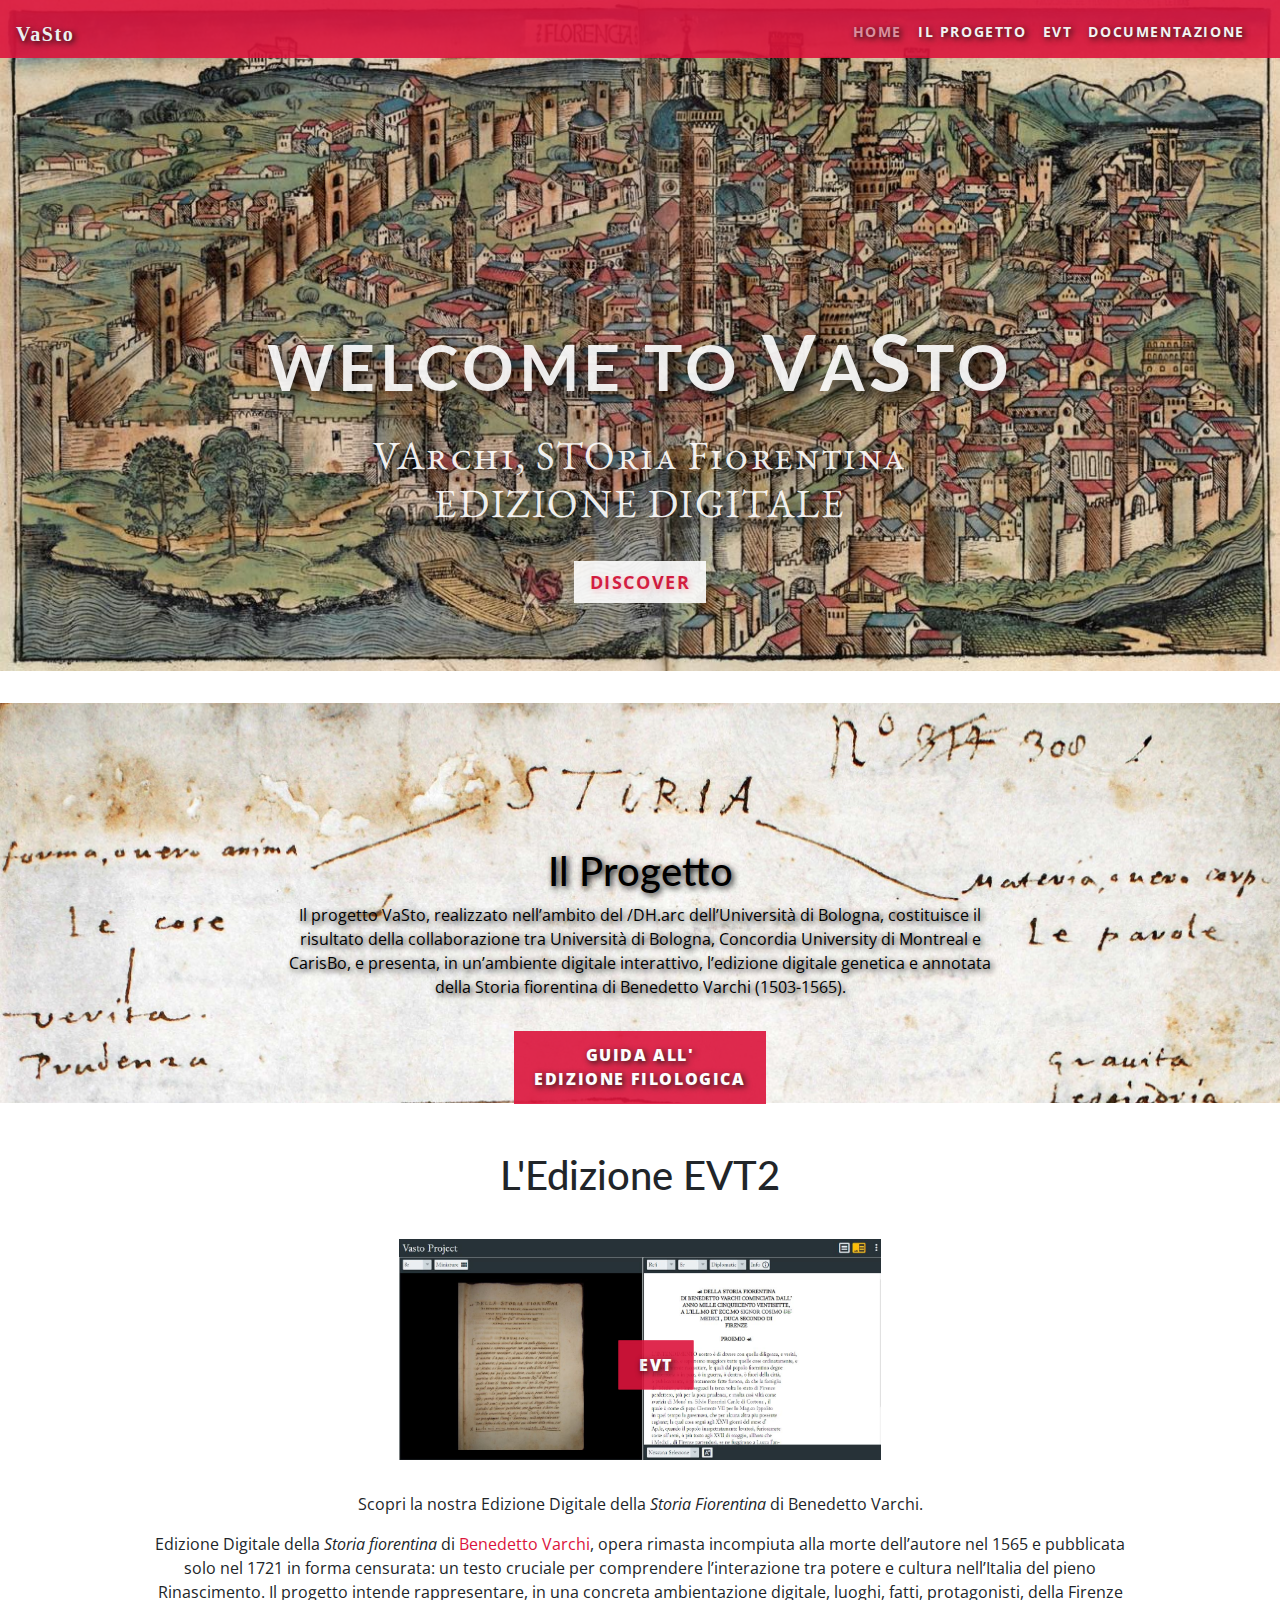
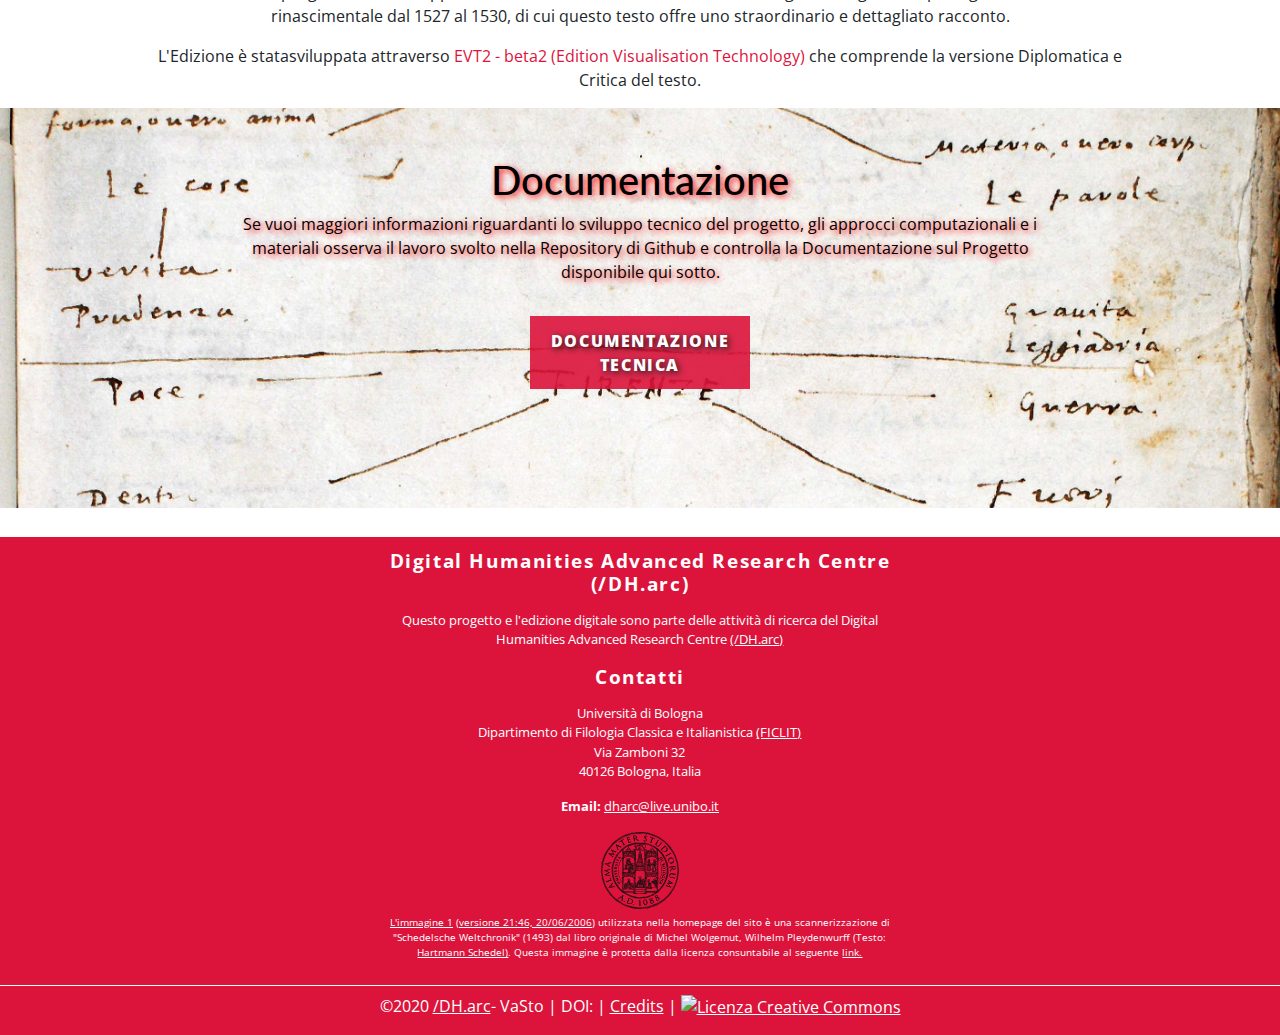
==== index.html @ e8681f25 "Update index.html" ====
<!DOCTYPE html>
<html lang="en">
<head>
    <meta charset="utf-8">
    <meta name="viewport" content="width=device-width, initial-scale=1">
    <title>VaSto</title>
    <!-- Bootstrap CSS -->
    <link rel="stylesheet" href="https://stackpath.bootstrapcdn.com/bootstrap/4.4.1/css/bootstrap.min.css" integrity="sha384-Vkoo8x4CGsO3+Hhxv8T/Q5PaXtkKtu6ug5TOeNV6gBiFeWPGFN9MuhOf23Q9Ifjh" crossorigin="anonymous">
    <!-- Personal stylesheet -->
    <link rel="stylesheet" href="style.css">
    <!--    <link rel="stylesheet" href="css/fixed.css">-->
    <style>
        .navbar {
            background-color: #DC143C !important;
            opacity: 0.9 !important;
        }
        .btn-secondary{
            background-color: #DC143C !important;
            opacity: 0.9 !important;
            border-color: #DC143C !important ;
        }
    </style>
</head>

<body>

<!--- Start Home Section -->
<div id="home" style="padding-bottom: 2em;">

    <!-- Navigation -->
    <nav id="navbar" class="navbar navbar-expand-md navbar-dark bg-dark fixed-top sticky-navigation" style="background-color: #DC143C;">
        <a class="navbar-brand" href="index.html">VaSto</a>
        <button class="navbar-toggler" type="button" data-toggle="collapse" data-target="#navbarResponsive"  aria-label="Toggle navigation">
            <span class="navbar-toggler-icon"></span>
        </button>
        <div class="collapse navbar-collapse" id="navbarResponsive">
            <ul class="navbar-nav ml-auto">
                <li class="nav-item">
                    <a class="nav-link page-scroll active" href="index.html#Home">Home</a>
                </li>
                <li class="nav-item">
                    <a class="nav-link page-scroll" href="index.html#Progetto">Il Progetto</a>
                </li>
                <li class="nav-item">
                    <a class="nav-link page-scroll" href="index.html#EVT">EVT</a>
                </li>
                <li class="nav-item">
                    <a class="nav-link page-scroll" href="index.html#doc">Documentazione</a>
                </li>
            </ul>
        </div>
    </nav>
    <section class="page-section" id="Home">
        <div id="Home" class="page">
           
                <img class="d-block w-100" src="images/history.jpg">
                <div class="Home text-center">
                    <h1>WELCOME TO <span class="maiusc" style="font-size: 1.2em;">V</span>A<span class="maiusc" style="font-size: 1.2em;">S</span>TO</h1>
                    <h3><span class="maiusc" style="font-variant: small-caps !important;">VArchi, STOria</span> fiorentina<br>
                        EDIZIONE DIGITALE</h3>
                    <a class="btn btn-light btn-lg" href="#EVT" style="color: #DC143C; background-color: white; border-color: #DC143C; opacity: 0.9; border: none;">Discover</a>
                </div>
           
        </div>

     </section>
      

</div>
<!--- End Home Section -->

<!--- Start Overview Section -->
<section class="page-section" id="Progetto" style="height: 25em;">

    <div class="col-12 narrow text-center">
        <h1>Il Progetto</h1>
        <p class="d">Il progetto VaSto, realizzato nell’ambito del /DH.arc dell’Università di Bologna, costituisce il risultato della collaborazione tra Università di Bologna, Concordia University di Montreal e CarisBo, e presenta, in un’ambiente digitale interattivo, l’edizione digitale genetica e annotata della Storia fiorentina di Benedetto Varchi (1503-1565).</p>
        <a class="btn btn-secondary btn-md" href="Documentation.html">Guida all'<br>edizione filologica</a>
    </div>
</section>
<section class="page-section" id="EVT">
<div  class="offset">
    <div class="col-12 narrow text-center">
        <h1>L'Edizione EVT2</h1>
        <div class="container">
        <img id="evt" src="images/evt.JPG"/>
        <a id="center" class="btn btn-secondary btn-md" href="evt2beta2/index.html" target="_blank">EVT</a>
        </div> 
        <p>Scopri la nostra Edizione Digitale della <em>Storia Fiorentina</em> di Benedetto Varchi.</p>
        <p class="red">Edizione Digitale della <em>Storia fiorentina</em> di <a href="http://www.treccani.it/enciclopedia/benedetto-varchi/" target="_blank">Benedetto Varchi</a>, opera rimasta incompiuta alla morte dell’autore nel 1565
            e pubblicata solo nel 1721 in forma censurata: un testo cruciale per comprendere l’interazione tra potere e cultura nell’Italia
            del pieno Rinascimento.  Il progetto intende rappresentare, in una concreta ambientazione digitale, luoghi,
            fatti, protagonisti, della Firenze rinascimentale dal 1527 al 1530, di cui questo testo offre uno straordinario e dettagliato racconto.</p>
        <p class="red">L'Edizione è statasviluppata attraverso <a href="http://evt.labcd.unipi.it/" target="_blank">EVT2 - beta2 (Edition Visualisation Technology)</a> che comprende la versione Diplomatica e Critica del testo.</p>
        
    </div>
</div>
</section>

<!--- End Overview Section -->
<section class="page-section" id="doc" style="height: 25em;">

    <div class="col-12 narrow text-center">
        <h1>Documentazione</h1>
        <p class="d">Se vuoi maggiori informazioni riguardanti lo sviluppo tecnico del progetto, gli approcci computazionali e i materiali osserva il lavoro svolto nella Repository di Github e controlla la Documentazione sul Progetto disponibile qui sotto.</p>
        <a class="btn btn-secondary btn-md" href="https://github.com/ValentinaPasqual/ProgettoVasto" target="_blank">Documentazione <br> tecnica</a>

    </div>
</section>


<!--- Start Contact Section -->
<section class="foot">
    <footer>
        <div class="row justify-content-center pt-1" style="background-color:#DC143C;">

            <div class="col-md-5 text-center" style="font-size:80%">
                <h3>Digital Humanities Advanced Research Centre (/DH.arc)</h3>
                <p>Questo progetto e l'edizione digitale sono parte delle attività di ricerca del Digital Humanities Advanced Research Centre <a href="https://centri.unibo.it/dharc/en/research/projects-at-dh-arc">(/DH.arc)</a></p>
                <h3>Contatti</h3>
                <p>Università di Bologna<br>
                    Dipartimento di Filologia Classica e Italianistica <a href="https://ficlit.unibo.it/it">(FICLIT)</a><br>
                    Via Zamboni 32<br>
                    40126 Bologna, Italia</p>
                <p><strong>Email:</strong> <a class="email-link" href="mailto:dharc@live.unibo.it">dharc@live.unibo.it</a></p>
                <img src="images/unibologo.svg" style="width:15%; height:auto; margin-bottom:1%"/>

                <p style="font-size:80%"><a href="https://upload.wikimedia.org/wikipedia/commons/archive/b/ba/20170728095613%21Nuremberg_chronicles_-_FLORENCIA.png">L'immagine 1</a> <a href="https://commons.wikimedia.org/wiki/File:Nuremberg_chronicles_-_FLORENCIA.png#filehistory">(versione 21:46, 20/06/2006)</a> utilizzata nella homepage del sito è una scannerizzazione di "Schedelsche Weltchronik" (1493) dal libro originale di Michel Wolgemut, Wilhelm Pleydenwurff (Testo: <a href="https://commons.wikimedia.org/wiki/Hartmann_Schedel">Hartmann Schedel)</a>. Questa immagine è protetta dalla licenza consuntabile al seguente <a href="https://commons.wikimedia.org/wiki/File:Nuremberg_chronicles_-_FLORENCIA.png">link.</a></p>
            </div>

            <hr class="socket">
            <p>&copy;2020 <a href="https://centri.unibo.it/dharc/en">/DH.arc</a>- VaSto | DOI:    | <a href="credits.html">Credits</a> | <a rel="license" href="http://creativecommons.org/licenses/by-nc-nd/3.0/deed.it"><img alt="Licenza Creative Commons" style="border-width:0" src="http://i.creativecommons.org/l/by-nc-nd/3.0/88x31.png" /></a><br />
            </p>

        </div> <!-- End of Row -->
    </footer>
</section>

<!--- End Contact Section -->


<!--- Script Source Files -->
<script src="https://code.jquery.com/jquery-3.4.1.slim.min.js" integrity="sha384-J6qa4849blE2+poT4WnyKhv5vZF5SrPo0iEjwBvKU7imGFAV0wwj1yYfoRSJoZ+n" crossorigin="anonymous"></script>
<script src="https://cdn.jsdelivr.net/npm/popper.js@1.16.0/dist/umd/popper.min.js" integrity="sha384-Q6E9RHvbIyZFJoft+2mJbHaEWldlvI9IOYy5n3zV9zzTtmI3UksdQRVvoxMfooAo" crossorigin="anonymous"></script>
<script src="https://stackpath.bootstrapcdn.com/bootstrap/4.4.1/js/bootstrap.min.js" integrity="sha384-wfSDF2E50Y2D1uUdj0O3uMBJnjuUD4Ih7YwaYd1iqfktj0Uod8GCExl3Og8ifwB6" crossorigin="anonymous"></script>

<!--- End of Script Source Files -->
</body>
</html>
---- style.css ----
@import url('https://fonts.googleapis.com/css2?family=EB+Garamond:wght@800&display=swap');
@import url('https://fonts.googleapis.com/css2?family=Lato:wght@700&display=swap');
@import url('https://fonts.googleapis.com/css2?family=Bree+Serif&display=swap');
@import url('https://fonts.googleapis.com/css2?family=Open+Sans&display=swap');
body {
    overflow-x: hidden;
    font-family: 'Open Sans', sans-serif;
    /*color: to be defined;*/
    margin: auto 0;
}

h1 {
    font-family: 'Lato', sans-serif;
}

h2, h3{
    font-family: 'EB Garamond', serif;
    letter-spacing: .1rem;
}
.maiusc{
    font-size: 40px;
}

.foot:before {
    height: 3.8rem;
    margin-top: -5rem;
    content: "";
    display: block;
}




/*--- Navbar --*/

.navbar {
    text-transform: uppercase;
    font-weight: 700;
    font-size: .9rem;
    letter-spacing: .1rem;
    background-color: #DC143C;
}
.navbar-dark{
    background-color: #DC143C;
}
.navbar-brand {
    text-transform: capitalize;
    height: 1.9rem;
    font-weight: 900;
    font-family: 'Lota', cursive;
    text-shadow: 2px 2px 6px black;
}

.navbar-nav {
    padding-right: .7rem;

}

.navbar-dark .navbar-nav .nav-link {
    color: white;
    padding-top: .8rem;
    text-shadow: 2px 2px 6px black;

}



.navbar-dark .navbar-nav .nav-link.active,
.navbar-dark .navbar-nav .nav-link:hover {
    color:rgb(228, 143, 160);
    
}

#color {
    color:white;
}

/*--- Slider --*/



.Home {
    position: absolute;
    top:35%;
    text-transform: uppercase;
    width: 100%;
}

.Home h1 {
    font-size: 4rem;
    font-weight: 700;
    letter-spacing: .3rem;
    color: rgba(255, 255, 255, 0.911);
    text-shadow: .4rem .4rem .9rem black;
    padding-bottom: 1rem;
}

.Home h3 {
    font-size: 2.5rem;
    font-weight: 400;
    text-shadow: .5rem .5rem 1rem black;
    padding-bottom: 1.6rem;
    color:rgba(255, 255, 255, 0.911);
    font-variant: small-caps;
}

.btn-lg {
    border-width: medium;
    border-radius: 0;
    font-size: 1.1rem;
    font-family: 'Open Sans', sans-serif;
    font-weight: bold;
    letter-spacing: .1rem;
    text-shadow: 2px 2px 6px lightpink;
}

#evt{
    padding-top: 2rem;
    padding-bottom: 2rem;
}
.red a:link{
    color:crimson;
}
.red a:hover{
    color:crimson;
}
.red a:visited{
    color:crimson;
}
/*--- Overview Section --*/

.d{
    padding-left: 5rem;
    padding-right: 5rem;
}

#doc{
    background-image: url("images/writ.JPG");
    background-position: center; /* Center the image */
    background-repeat: no-repeat; /* Do not repeat the image */
    background-size: cover;
    color: black;
    text-shadow: 2px 2px 6px red;
}
#Progetto{
    background-image: url("images/storia.JPG");
    background-position: center; /* Center the image */
    background-repeat: no-repeat; /* Do not repeat the image */
    background-size: cover;
    color: black;
    text-shadow: 2px 2px 6px black;
    padding-top: 6em;
    padding-left: 5em;
    padding-right: 5em;

}
#EVT{

    border-color: #DC143C;
    border-width: 5rem;
    border-radius: 0.5rem ;

}

.narrow {
    width: 80%;
    margin: 0 auto;
    padding-top: 3rem;
}
.btn-md {
    border-width: medium;
    border-radius: 0;
    padding: .6rem 1.1rem;
    text-transform: uppercase;
    margin: 1rem;
    font-family: 'Open Sans', sans-serif;
    letter-spacing: .1rem;
    font-weight: 900;
    color: white;
    text-shadow: 2px 2px 6px black;
}
.container{
position: relative;

}
#evt{
    width: 50%;
}
#center{
    position: absolute;
    top: 50%;
    left: 50%;
    transform: translate(-50%, -50%);
    -ms-transform: translate(-50%, -50%);
}

footer {
    color: white;
    padding: 2rem 0 0;
    margin-top: 1rem;
    font-size: 1rem;

}

footer h3 {
    font-size: 1.2rem;
    margin-top: 0.5rem;
    margin-bottom: 1rem;
    font-family: 'Open Sans', sans-serif;
    font-weight: bold;
}

footer a {
    color: white;
}
footer a:hover{
    color: lightcoral;

}
footer a:link{
    color: white;
    text-decoration: underline;

}

footer a:visited {
    color:lightpink;
  }

hr.socket {
    border-top: .1rem solid white;
    width: 100%;
    margin: 0.5rem;
}

#Credits h1{
    color: #DC143C;
    font-size:3rem;
    font-weight:bold;
    font-family: 'Bree Serif', serif;
    padding-bottom: 0.5rem;
}
#Credits h2{
    color: black;
    font-size:1.3rem;
    font-weight:bold;
    font-family: 'Bree Serif', serif;
    padding-top: 0.5rem;
    padding-bottom: 0.2;
}

#Credits p{
    color: rgb(31, 28, 28);
    font-size:1rem;
    font-family: 'Bree Serif', serif;
    text-align: justify;
}
#Credits a:link{
    color: #DC143C;
}

#Credits a:visited {
    color:crimson;
  }
#Credits a:hover {
    color:crimson;
  }
#Documentation a:link{
    color: #DC143C;
}

#Documentation a:visited {
    color:crimson;
  }
#Documentation a:hover {
    color:crimson;
  }

#Documentation p{
    font-family: 'Bree Serif', serif;
    text-align: justify;
    color: rgb(31, 28, 28);
}
#Documentation li{
    font-family: 'Bree Serif', serif;
    text-align: justify;
    color: rgb(31, 28, 28);
}
#Documentation h1{
    color: #DC143C;
    font-size:3rem;
    font-weight:bold;
    font-family: 'Bree Serif', serif;
    padding-bottom: 0.5rem;
}
#Documentation h2{
    color: black;
    font-size:1.3rem;
    font-weight:bold;
    font-family: 'Bree Serif', serif;
    padding-top: 0.5rem;
    padding-bottom: 0.2;
}
#Documentation h3{
    color: black;
    font-size:1rem;
    font-weight:bold;
    font-family: 'Bree Serif', serif;
    padding-top: 0.5rem;
    padding-bottom: 0.2;
}

#Documentation p {
    font-weight:normal
}
#Documentation ul{
    list-style-type: none;
}
#Documentation ol{
    list-style-type: upper-roman;
    padding: 5px;
}


@media (max-width: 992px) {  
    .Home{
        top: 20%;
    }
    .Home h1 {
        font-size: 3rem;
        letter-spacing: .15rem;
        padding-bottom: .5rem;
    }
    .Home h3 {
        font-size: 2rem;
        padding-bottom: 1.2rem;
        letter-spacing: .15rem;
    }
    .btn-lg {
        font-size: 0.9rem;
        letter-spacing: .25rem;
    }
    .btn-md {
        font-size: 0.9rem;
        letter-spacing: .25rem;
    }
    #center{
        font-size: 0.9rem;
        letter-spacing: .25rem;
    }
    .narrow h1 {
        font-size: 1.5rem;
    }
    h3{
        font-size: 1.5rem;
    }
    footer h3{
        font-size: 1rem;
    }
    footer{
        font-size:75%;
    }

    #Credits h1{
        font-size: 1.8rem;
        padding-bottom: 1rem;
    }
    #Credits h2{
        font-size: 1.5rem;;
    }
    
    #Credits p{
        font-size: 1rem
    }
    #Documentation h1{
        font-size: 1.8rem;
        padding-bottom: 1rem;
    }
   
    #Documentation h2{
        font-size: 1.5rem;;
    }
    #Documentation h3{
        font-size: 1.2rem;;
    }
    
    #Documentation p{
        font-size: 1rem
    }
    #Documentation li{
        font-size: 1rem
    }
    #doc{
        height:40%;
    }
    p{
        font-size:1.2 rem;
    }
    .d{
        padding-left: 2.5rem;
        padding-right:2.5rem;
        padding-top: 1rem;
    }
    #evt{
        width: 80%;
    }
}

/*--- Media Queries --*/
@media (max-width: 768px) {
    .Home{
        top: 10%;
    }
    .Home h1 {
        font-size: 2rem;
        letter-spacing: .15rem;
        padding-bottom: .7rem;
    }
    .Home h3 {
        font-size: 1.2rem;
        padding-bottom: 2rem;
        letter-spacing: .15rem;
    }
    .btn-lg {
        font-size: 0.9rem;
        letter-spacing: .15rem;
    }
    .btn-md {
        font-size: 0.9rem;
        letter-spacing: .15rem;
    }
    #center{
        font-size: 0.9rem;
        letter-spacing: .15rem;
    }
    .narrow h1 {
        font-size: 1.5rem;
    }
    h3{
        font-size: 1.5rem;
    }

    #Credits h1{
        font-size:1.2rem;
        padding-bottom: 1rem;
    }
    #Credits h2{
        font-size: 1rem;;
    }
    
    #Credits p{
        font-size: .85rem
    }
    #Documentation h1{
        font-size: 1.2rem;
        padding-bottom: 1rem;
    }
   
    #Documentation h2{
        font-size: 1rem;;
    }
    #Documentation h3{
        font-size: 0.9rem;;
    }
    
    #Documentation p{
        font-size: .8rem
    }
    #Documentation li{
        font-size: .8rem
    }
    #doc{
        height:30%;
    }
    p{
        font-size:1.2 rem;
    }
    .d{
        padding-left: 2.5rem;
        padding-right:2.5rem;
        padding-top: 1rem;
    }
}


@media (max-width: 575px) {
    .Home{
        top: 15%;
    }
    .Home h1 {
        font-size: 2rem;
        letter-spacing: .15rem;
        padding-bottom: .5rem;
    }
    .Home h3 {
        font-size: 1.2rem;
        padding-bottom: .8rem;
        letter-spacing: .15rem;
    }
    .btn-lg {
        font-size: .9rem;
        letter-spacing: .10rem;
    }
    .btn-md{
        font-size: .9rem;
        letter-spacing: .10rem;
    }
    #center{
        font-size: 0.9rem;
        letter-spacing: .10rem;
    }
    .narrow h1 {
        font-size: 1rem;
    }
    h3{
        font-size: 1.1rem;
    }
    footer h3{
        font-size: 0.8rem;
    }
    #Credits h1{
        font-size: 90%;
        padding-bottom: 1rem;
    }
    #Credits h2{
        font-size: 75%;
    }
    
    #Credits p{
        font-size: 75%;
    }
    #Documentation h1{
        font-size: 90%;
        padding-bottom: 1rem;
    }
    #Documentation h2{
        font-size: 75%;
    }
    #Documentation h3{
        font-size: 75%;
    }
    #Documentation p{
        font-size: 75%;
    }
    #Documentation li{
        font-size: 75%;
    }
    #doc{
        height:25%;
    }
    p{
        font-size:75%;
    }
    footer{
        font-size:85%;
    }
    .d{
        padding-left: 2.5rem;
        padding-right:2.5rem;
        padding-top: 1rem;
    }
}
@media (min-width: 1200px) { 
    .Home{
        display: 130%;
    }

}



/*============ BOOTSTRAP BREAK POINTS:

Extra small (xs) devices (portrait phones, less than 576px)
No media query since this is the default in Bootstrap

Small (sm) devices (landscape phones, 576px and up)
@media (min-width: 576px) { ... }

Medium (md) devices (tablets, 768px and up)
@media (min-width: 768px) { ... }

Large (lg) devices (desktops, 992px and up)
@media (min-width: 992px) { ... }

Extra (xl) large devices (large desktops, 1200px and up)
@media (min-width: 1200px) { ... }

=============*/

.Home h1 {text-transform:capitalize !Important}
.Home h3 {text-transform:capitalize !Important}
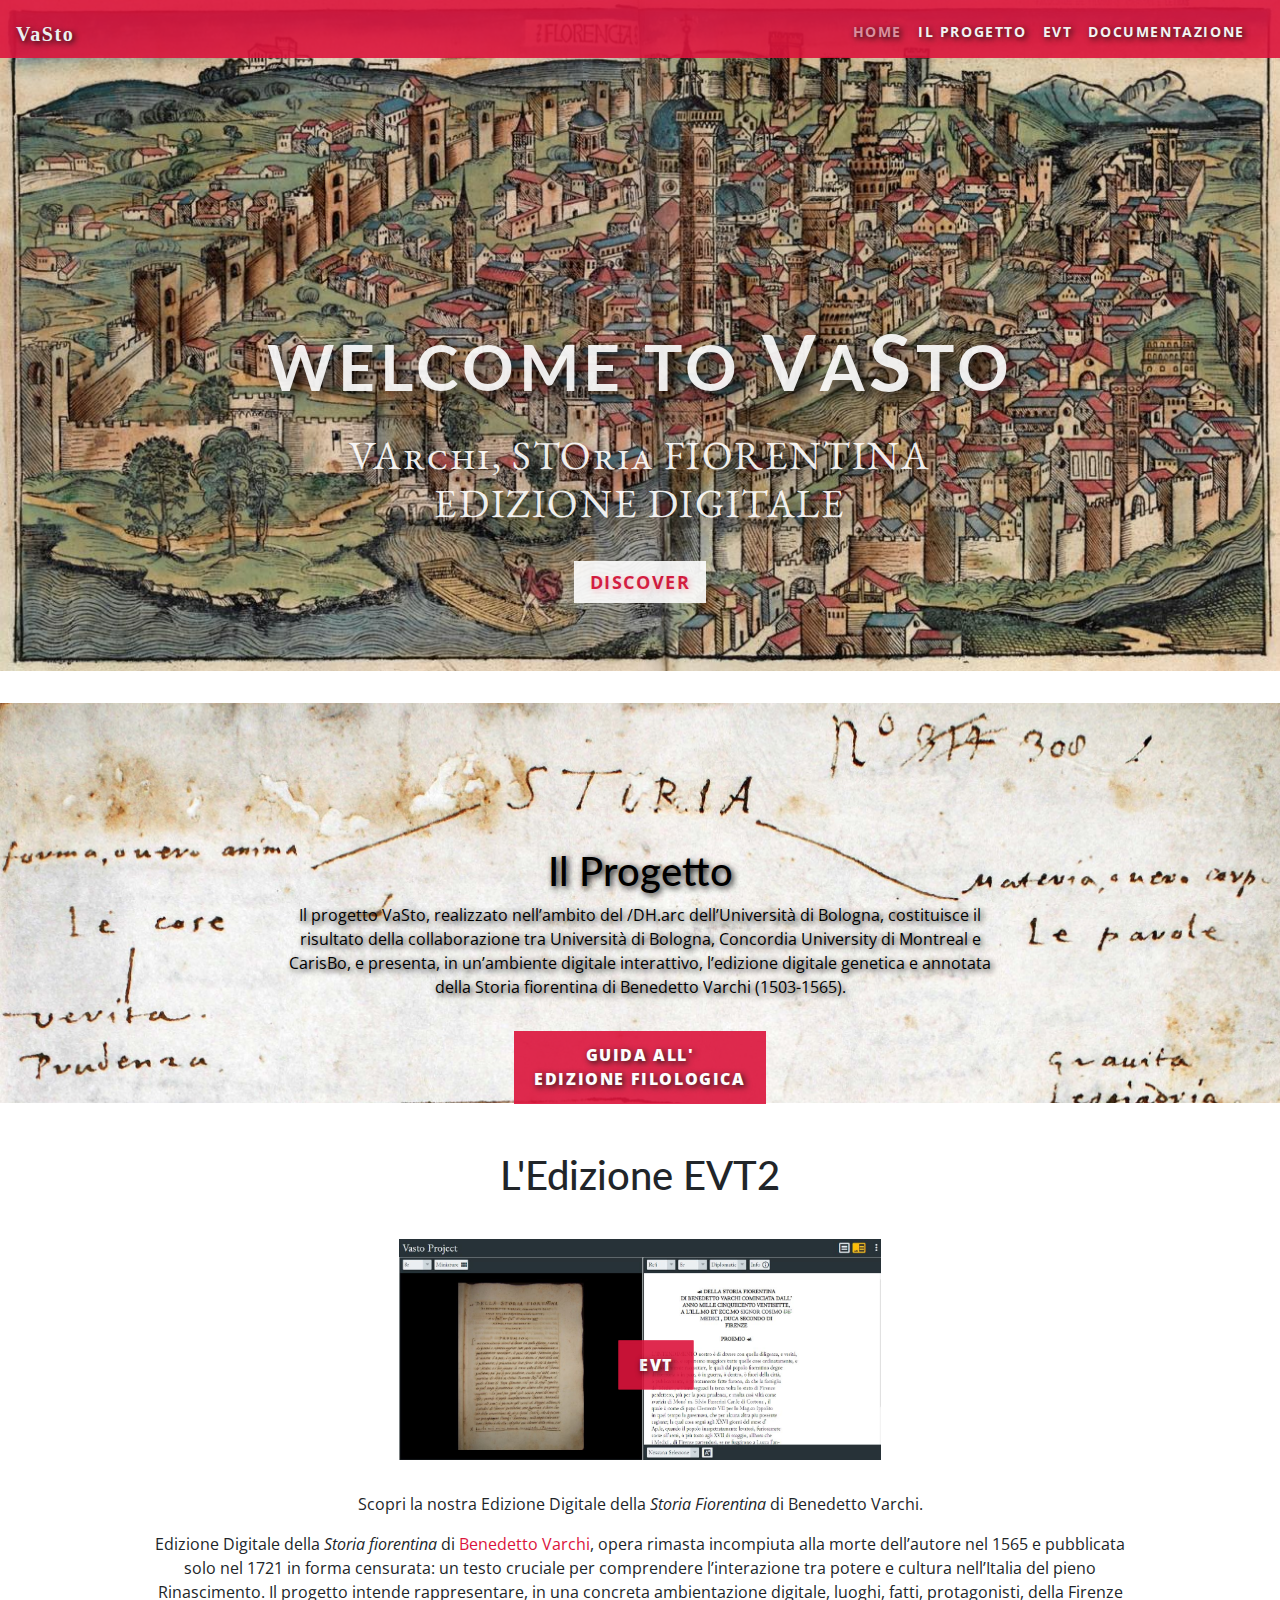
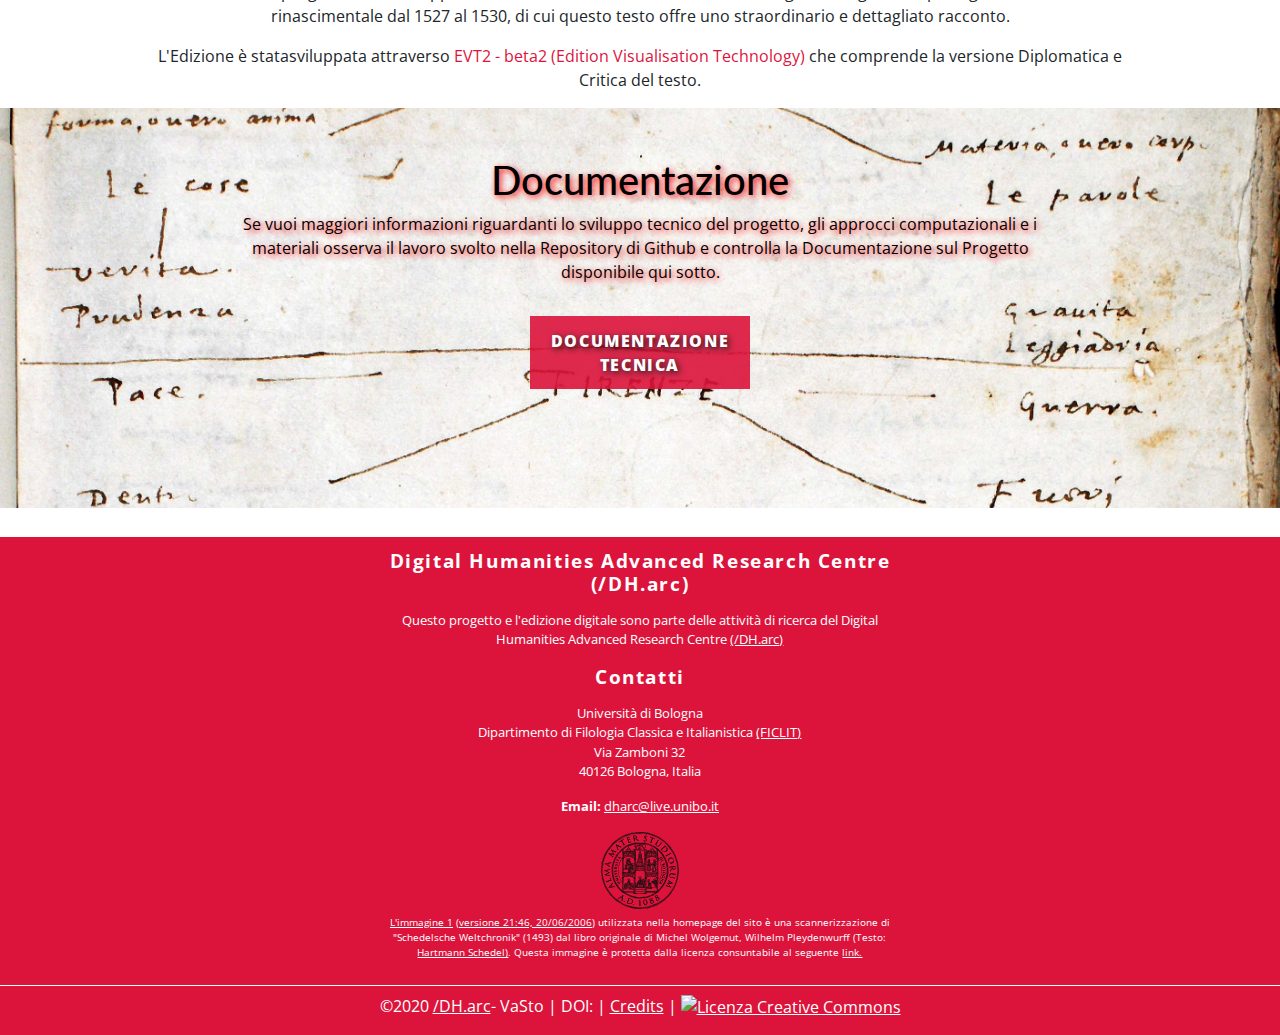
==== commit 63996e20: "Update index.html" ====
--- a/index.html
+++ b/index.html
@@ -56,7 +56,7 @@
                 <img class="d-block w-100" src="images/history.jpg">
                 <div class="Home text-center">
                     <h1>WELCOME TO <span class="maiusc" style="font-size: 1.2em;">V</span>A<span class="maiusc" style="font-size: 1.2em;">S</span>TO</h1>
-                    <h3><span class="maiusc" style="font-variant: small-caps !important;">VArchi, STOria</span> fiorentina<br>
+                    <h3><span class="maiusc" style="font-variant: small-caps !important;">VArchi, STOria</span> FIORENTINA<br>
                         EDIZIONE DIGITALE</h3>
                     <a class="btn btn-light btn-lg" href="#EVT" style="color: #DC143C; background-color: white; border-color: #DC143C; opacity: 0.9; border: none;">Discover</a>
                 </div>
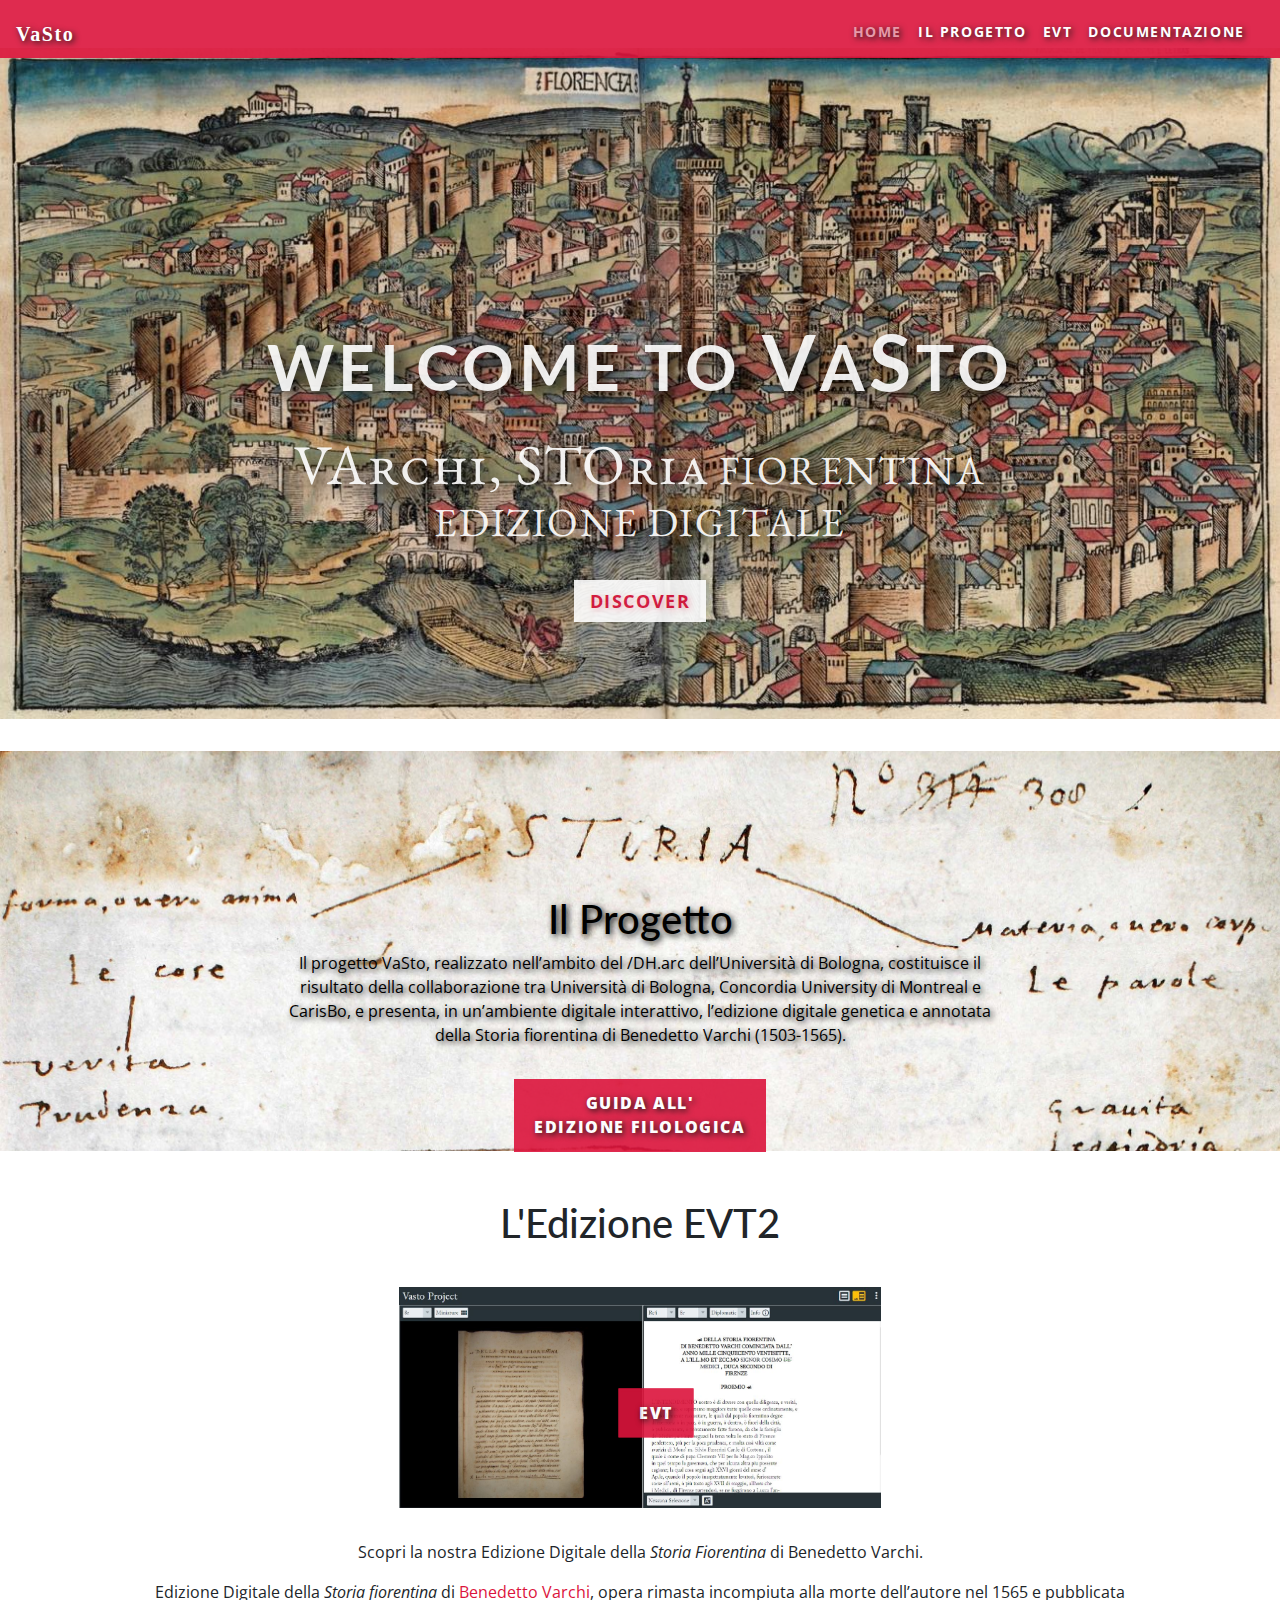
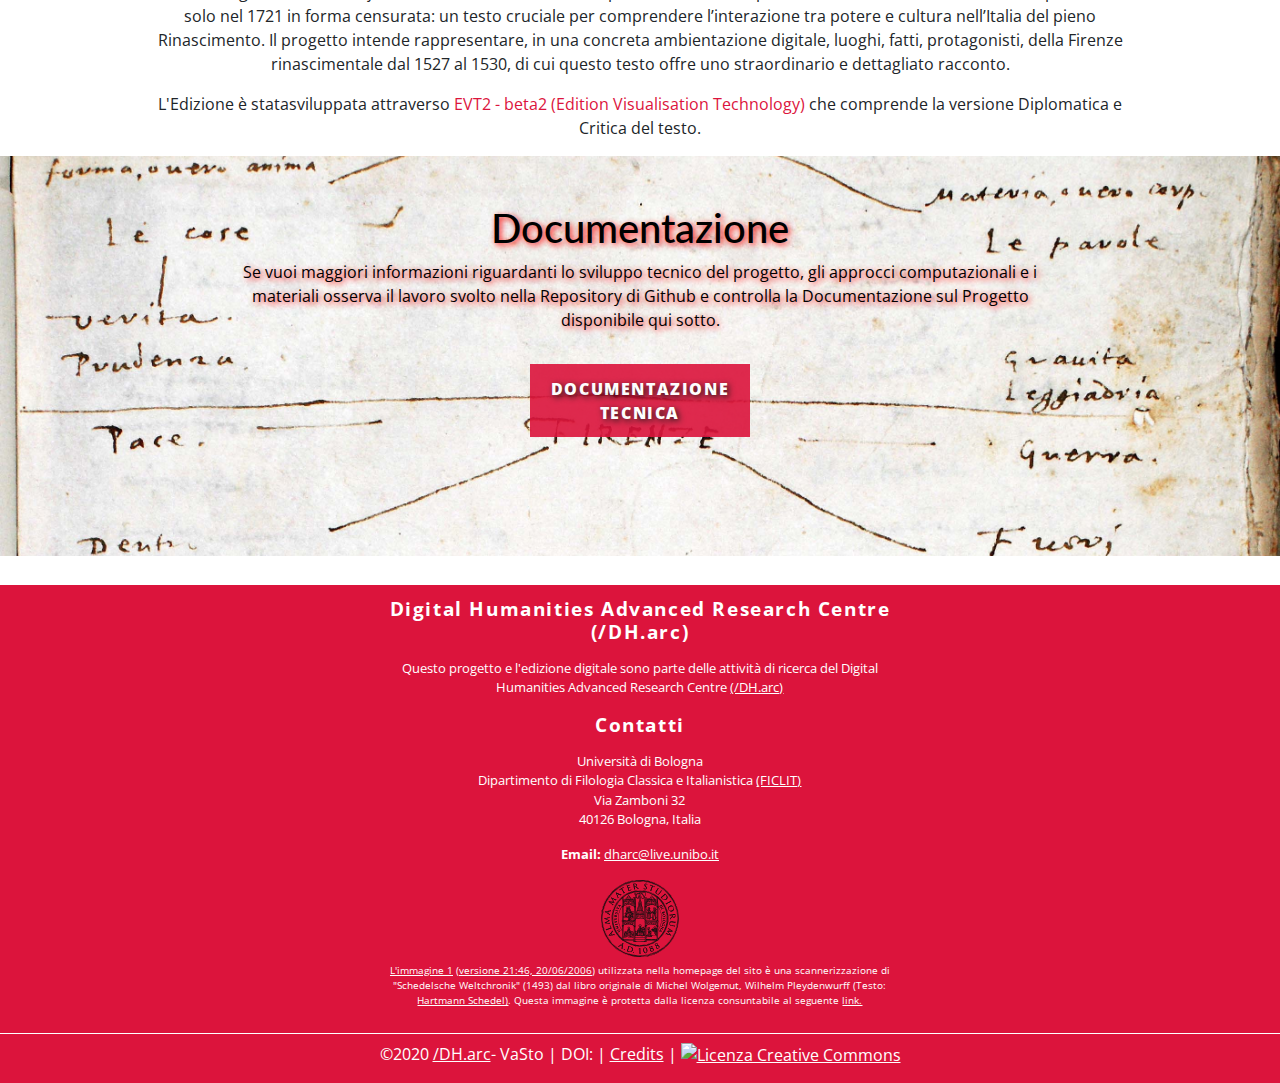
==== commit 9f515001: "Update index.html" ====
--- a/index.html
+++ b/index.html
@@ -25,7 +25,7 @@
 <body>
 
 <!--- Start Home Section -->
-<div id="home" style="padding-bottom: 2em;">
+<div id="home" style="padding-bottom: 2em; padding-top: 3em;">
 
     <!-- Navigation -->
     <nav id="navbar" class="navbar navbar-expand-md navbar-dark bg-dark fixed-top sticky-navigation" style="background-color: #DC143C;">
--- a/style.css
+++ b/style.css
@@ -19,7 +19,7 @@
     letter-spacing: .1rem;
 }
 .maiusc{
-    font-size: 40px;
+    font-size: 1.4em;
 }
 
 .foot:before {
@@ -563,7 +563,7 @@
 }
 @media (min-width: 1200px) { 
     .Home{
-        display: 130%;
+        height: 30em;
     }
 
 }
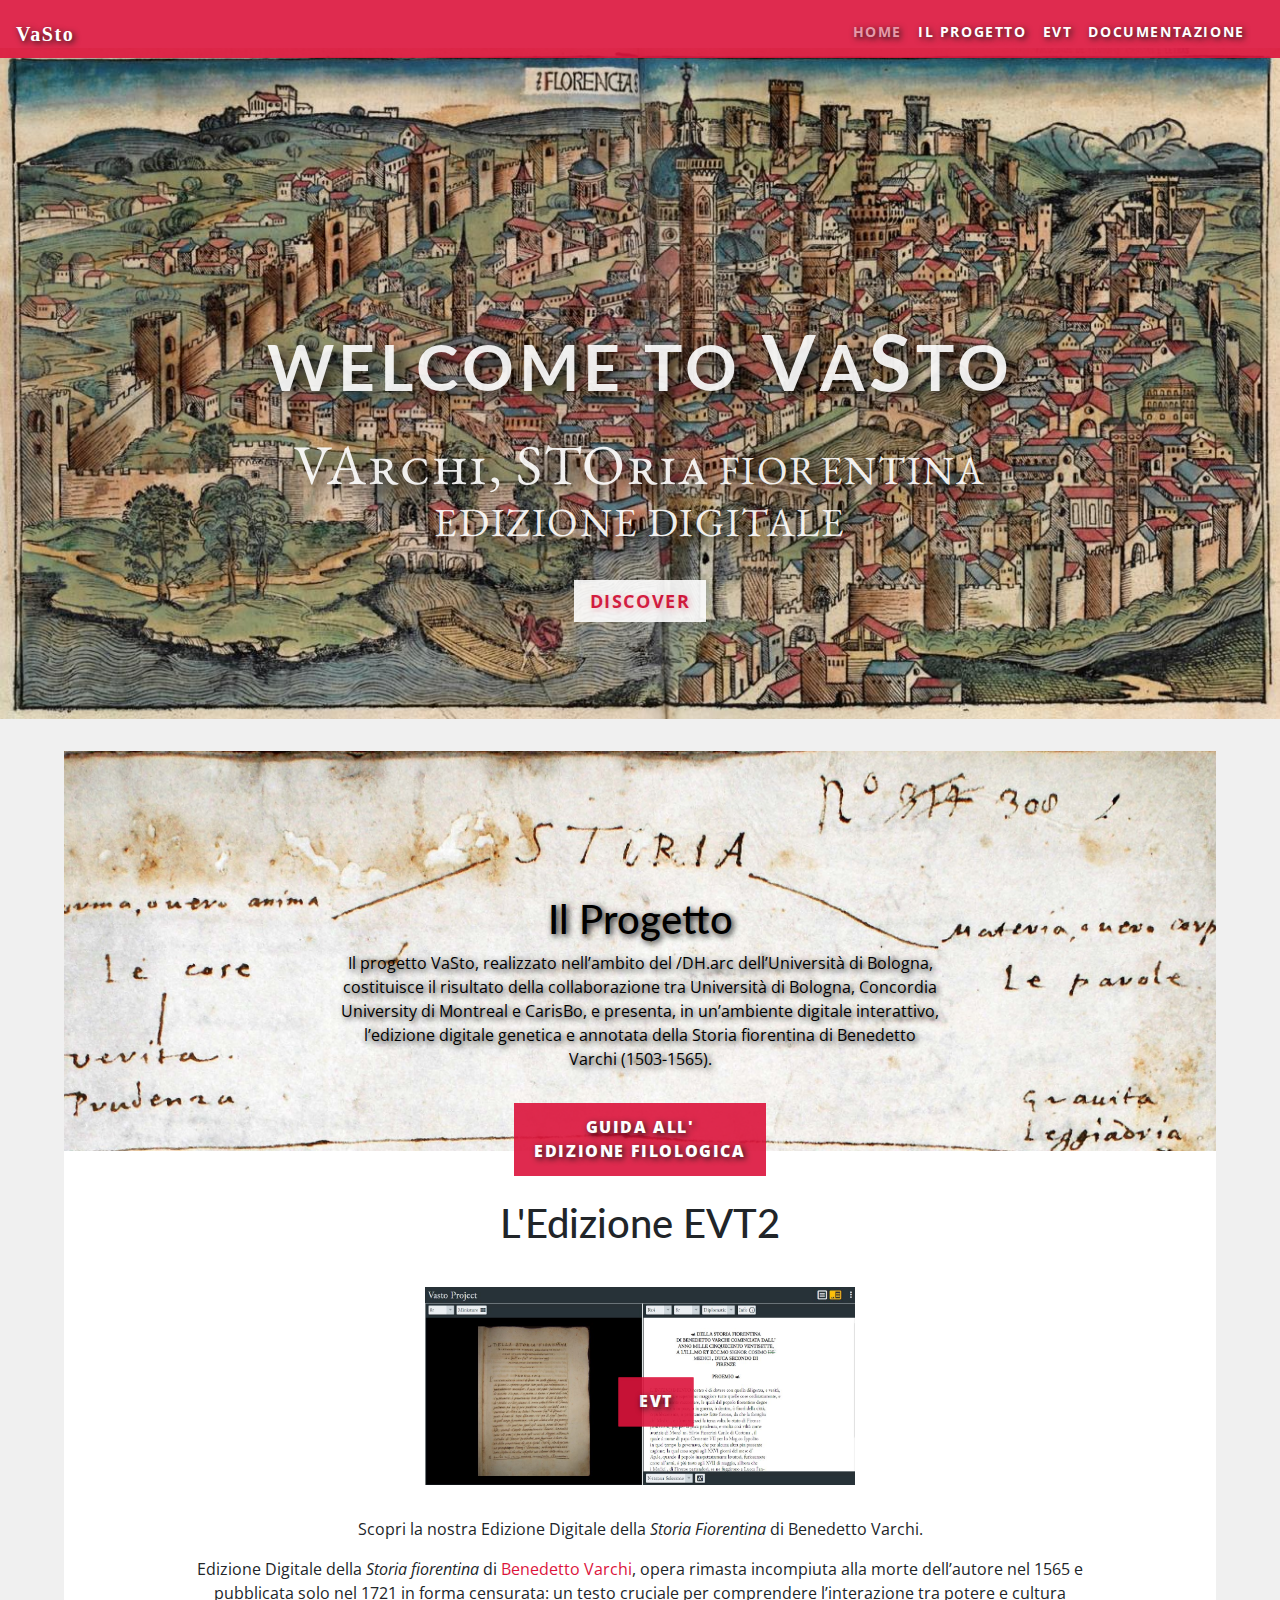
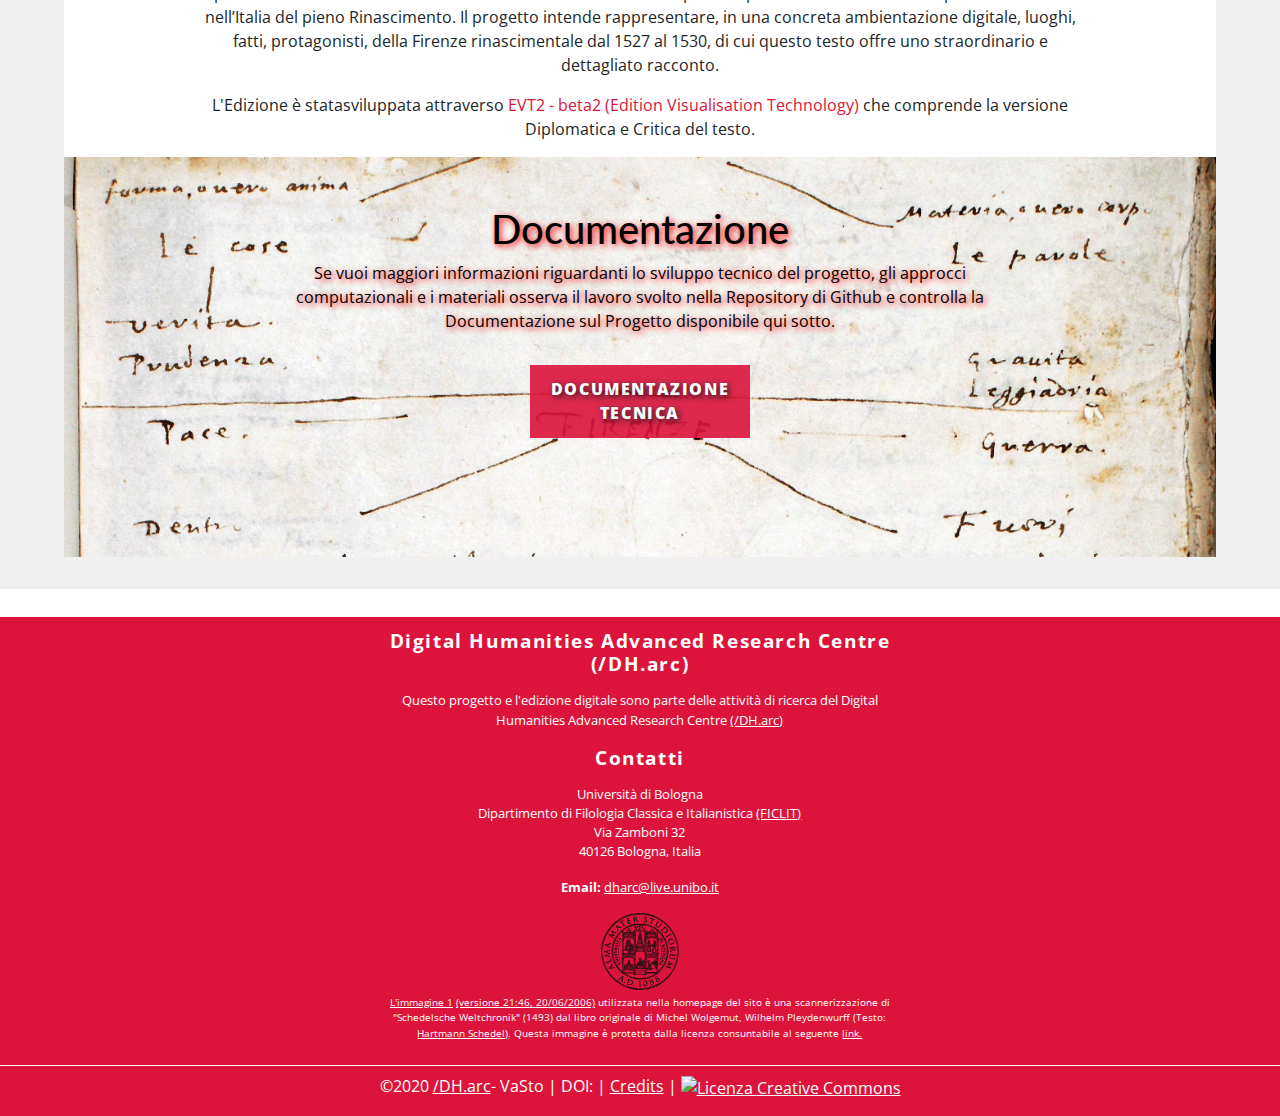
==== commit 7382d37e: "Update index.html" ====
--- a/index.html
+++ b/index.html
@@ -25,7 +25,7 @@
 <body>
 
 <!--- Start Home Section -->
-<div id="home" style="padding-bottom: 2em; padding-top: 3em;">
+<div id="home" style="padding-top:3em;">
 
     <!-- Navigation -->
     <nav id="navbar" class="navbar navbar-expand-md navbar-dark bg-dark fixed-top sticky-navigation" style="background-color: #DC143C;">
@@ -51,9 +51,9 @@
         </div>
     </nav>
     <section class="page-section" id="Home">
-        <div id="Home" class="page">
+        <div>
            
-                <img class="d-block w-100" src="images/history.jpg">
+                <img class="d-block w-100" src="images/history.jpg" alt="">
                 <div class="Home text-center">
                     <h1>WELCOME TO <span class="maiusc" style="font-size: 1.2em;">V</span>A<span class="maiusc" style="font-size: 1.2em;">S</span>TO</h1>
                     <h3><span class="maiusc" style="font-variant: small-caps !important;">VArchi, STOria</span> FIORENTINA<br>
@@ -67,6 +67,7 @@
       
 
 </div>
+<div style="border-right: 4em solid rgb(240, 240, 240); border-left: 4em solid rgb(240, 240, 240); border-top: 2em solid rgb(240, 240, 240); border-bottom: 2em solid rgb(240, 240, 240);">
 <!--- End Home Section -->
 
 <!--- Start Overview Section -->
@@ -83,7 +84,7 @@
     <div class="col-12 narrow text-center">
         <h1>L'Edizione EVT2</h1>
         <div class="container">
-        <img id="evt" src="images/evt.JPG"/>
+        <img id="evt" src="images/evt.JPG" alt=""/>
         <a id="center" class="btn btn-secondary btn-md" href="evt2beta2/index.html" target="_blank">EVT</a>
         </div> 
         <p>Scopri la nostra Edizione Digitale della <em>Storia Fiorentina</em> di Benedetto Varchi.</p>
@@ -107,6 +108,7 @@
 
     </div>
 </section>
+</div>
 
 
 <!--- Start Contact Section -->
@@ -123,7 +125,7 @@
                     Via Zamboni 32<br>
                     40126 Bologna, Italia</p>
                 <p><strong>Email:</strong> <a class="email-link" href="mailto:dharc@live.unibo.it">dharc@live.unibo.it</a></p>
-                <img src="images/unibologo.svg" style="width:15%; height:auto; margin-bottom:1%"/>
+                <img src="images/unibologo.svg" style="width:15%; height:auto; margin-bottom:1%" alt=""/>
 
                 <p style="font-size:80%"><a href="https://upload.wikimedia.org/wikipedia/commons/archive/b/ba/20170728095613%21Nuremberg_chronicles_-_FLORENCIA.png">L'immagine 1</a> <a href="https://commons.wikimedia.org/wiki/File:Nuremberg_chronicles_-_FLORENCIA.png#filehistory">(versione 21:46, 20/06/2006)</a> utilizzata nella homepage del sito è una scannerizzazione di "Schedelsche Weltchronik" (1493) dal libro originale di Michel Wolgemut, Wilhelm Pleydenwurff (Testo: <a href="https://commons.wikimedia.org/wiki/Hartmann_Schedel">Hartmann Schedel)</a>. Questa immagine è protetta dalla licenza consuntabile al seguente <a href="https://commons.wikimedia.org/wiki/File:Nuremberg_chronicles_-_FLORENCIA.png">link.</a></p>
             </div>
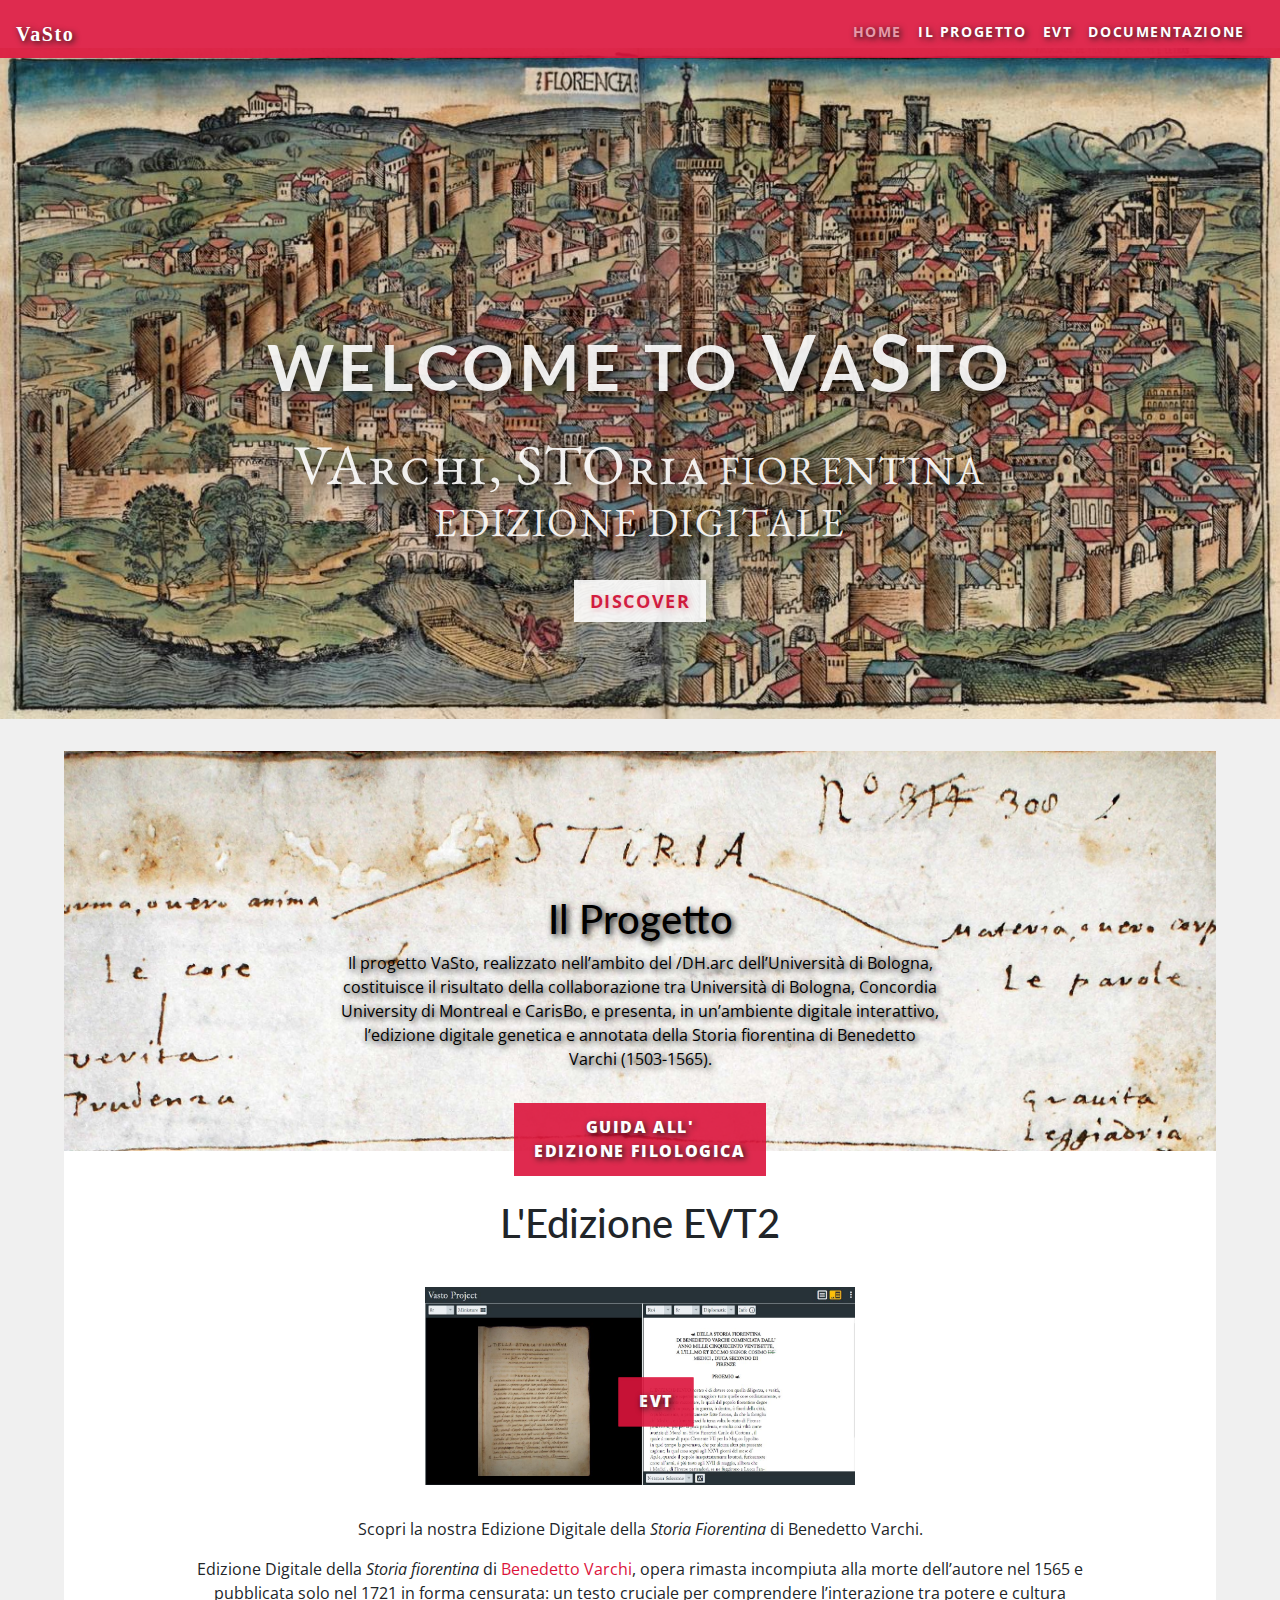
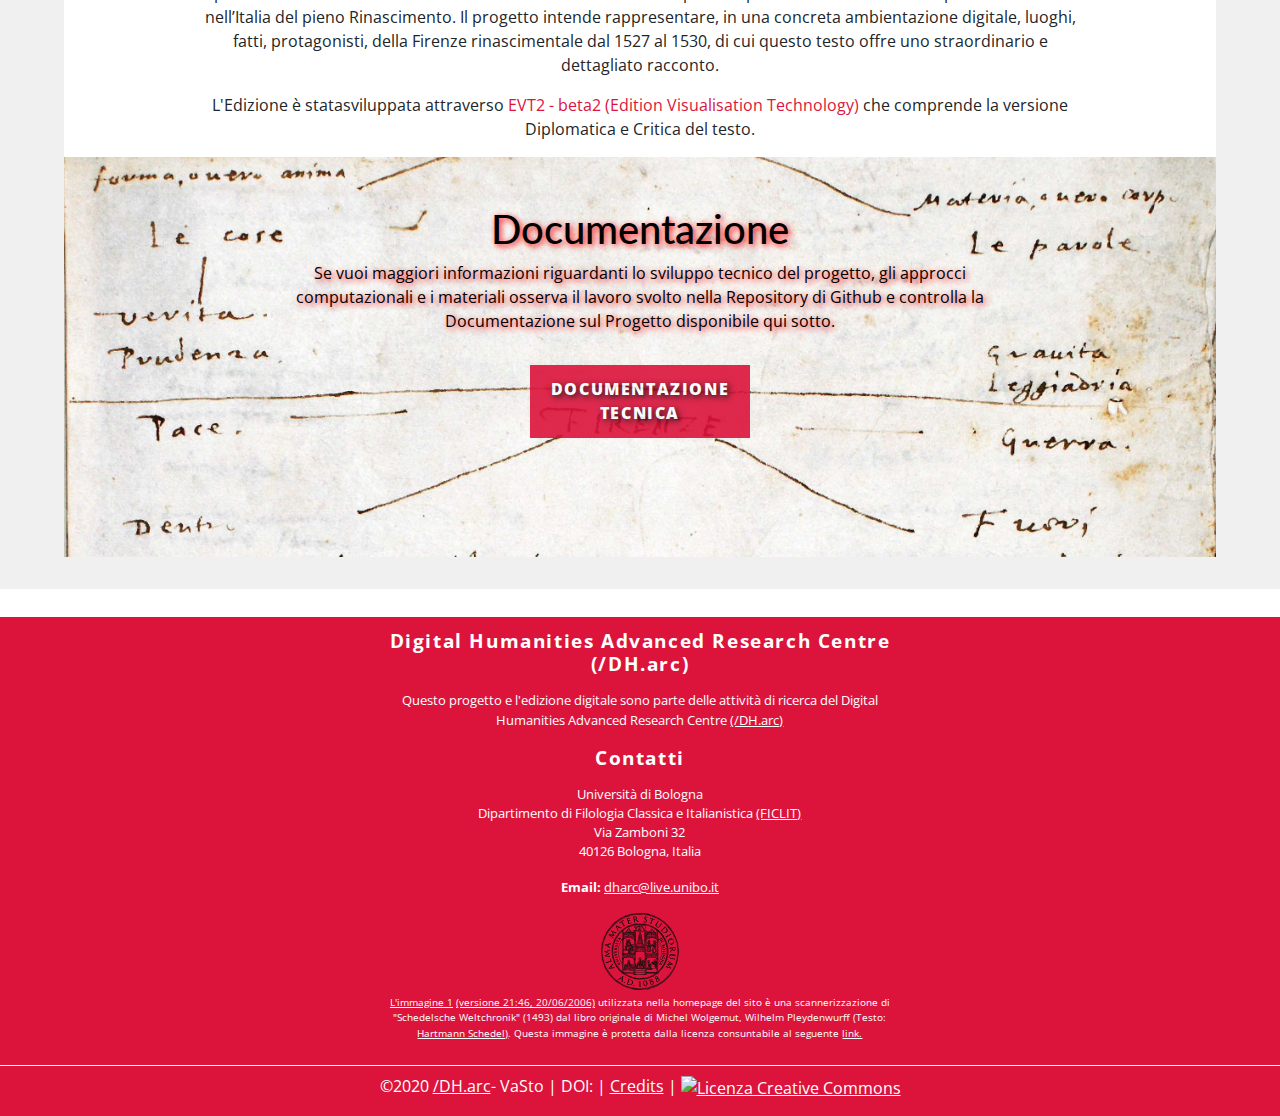
==== commit 6f39d44e: "Update index.html" ====
--- a/index.html
+++ b/index.html
@@ -53,7 +53,7 @@
     <section class="page-section" id="Home">
         <div>
            
-                <img class="d-block w-100" src="images/history.jpg" alt="">
+                <img class="d-block w-100" src="images/history.jpg" alt=""/>
                 <div class="Home text-center">
                     <h1>WELCOME TO <span class="maiusc" style="font-size: 1.2em;">V</span>A<span class="maiusc" style="font-size: 1.2em;">S</span>TO</h1>
                     <h3><span class="maiusc" style="font-variant: small-caps !important;">VArchi, STOria</span> FIORENTINA<br>
@@ -80,7 +80,7 @@
     </div>
 </section>
 <section class="page-section" id="EVT">
-<div  class="offset">
+<div>
     <div class="col-12 narrow text-center">
         <h1>L'Edizione EVT2</h1>
         <div class="container">
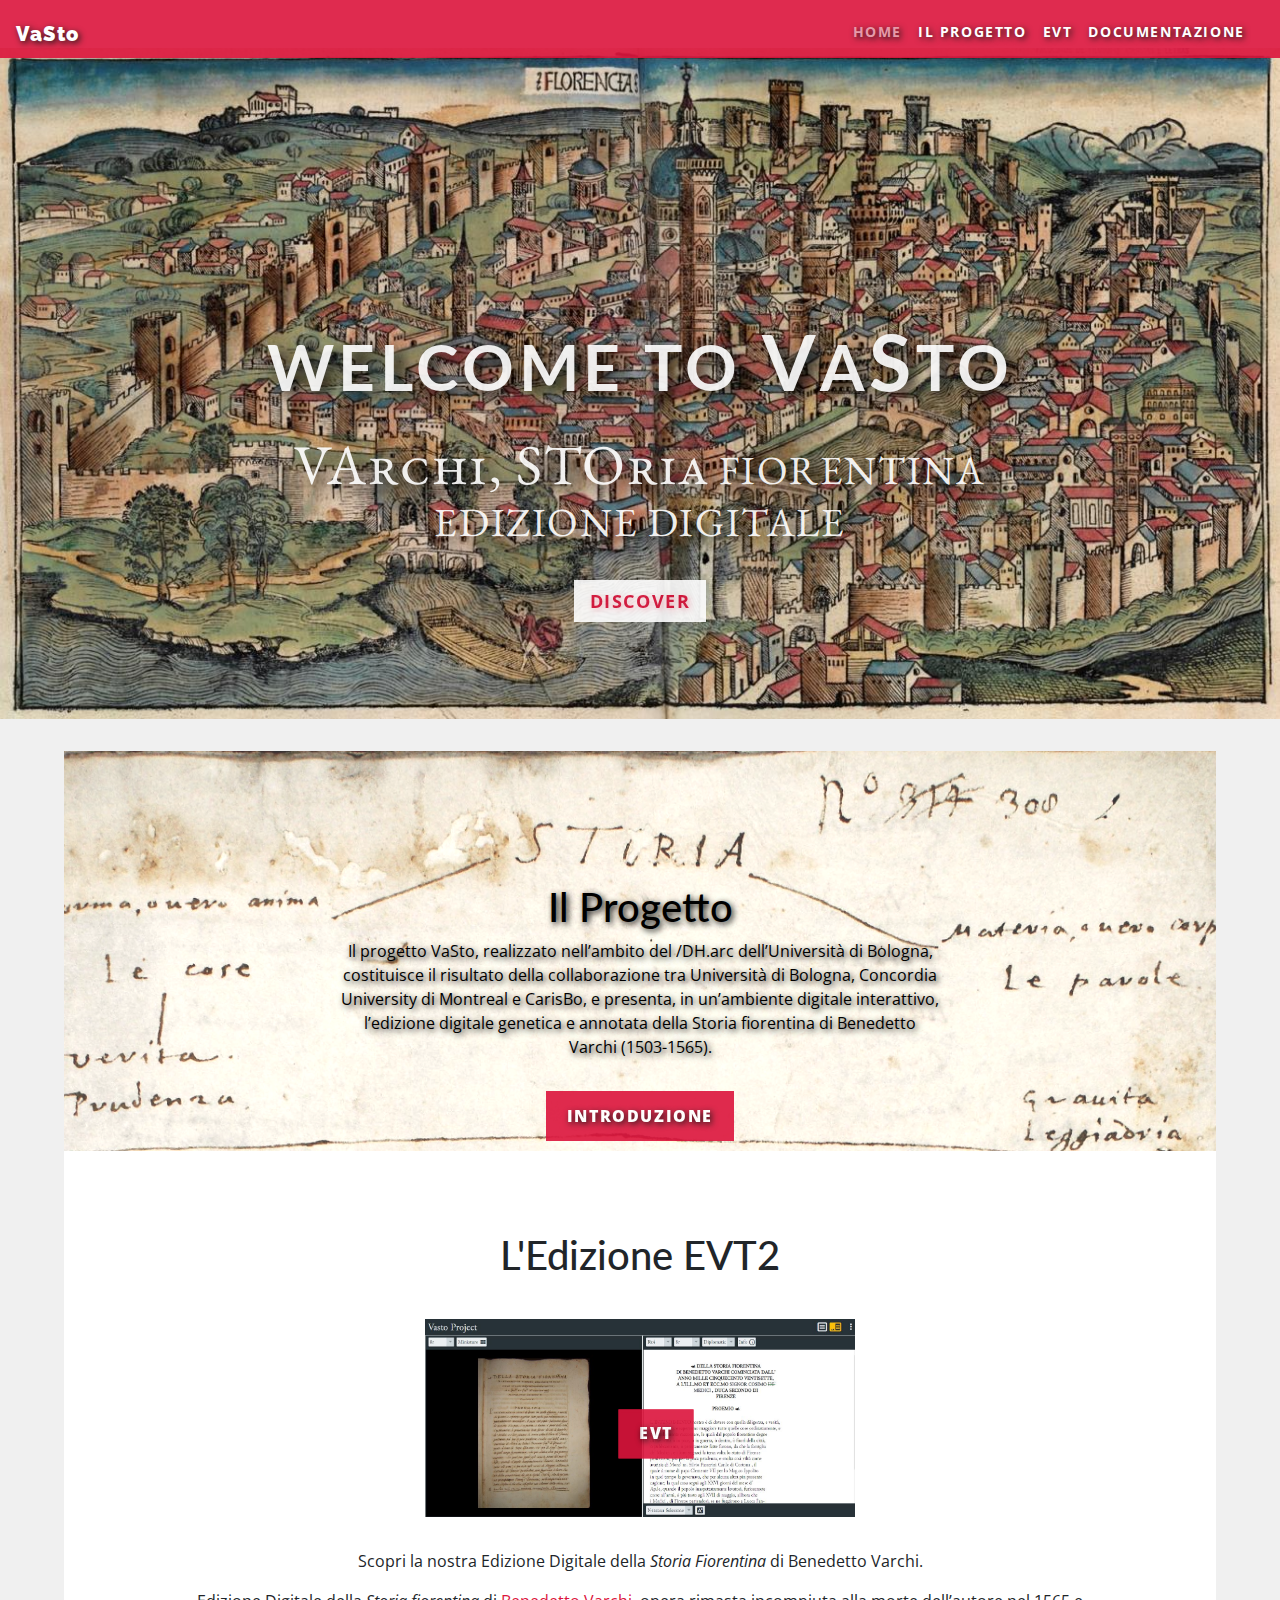
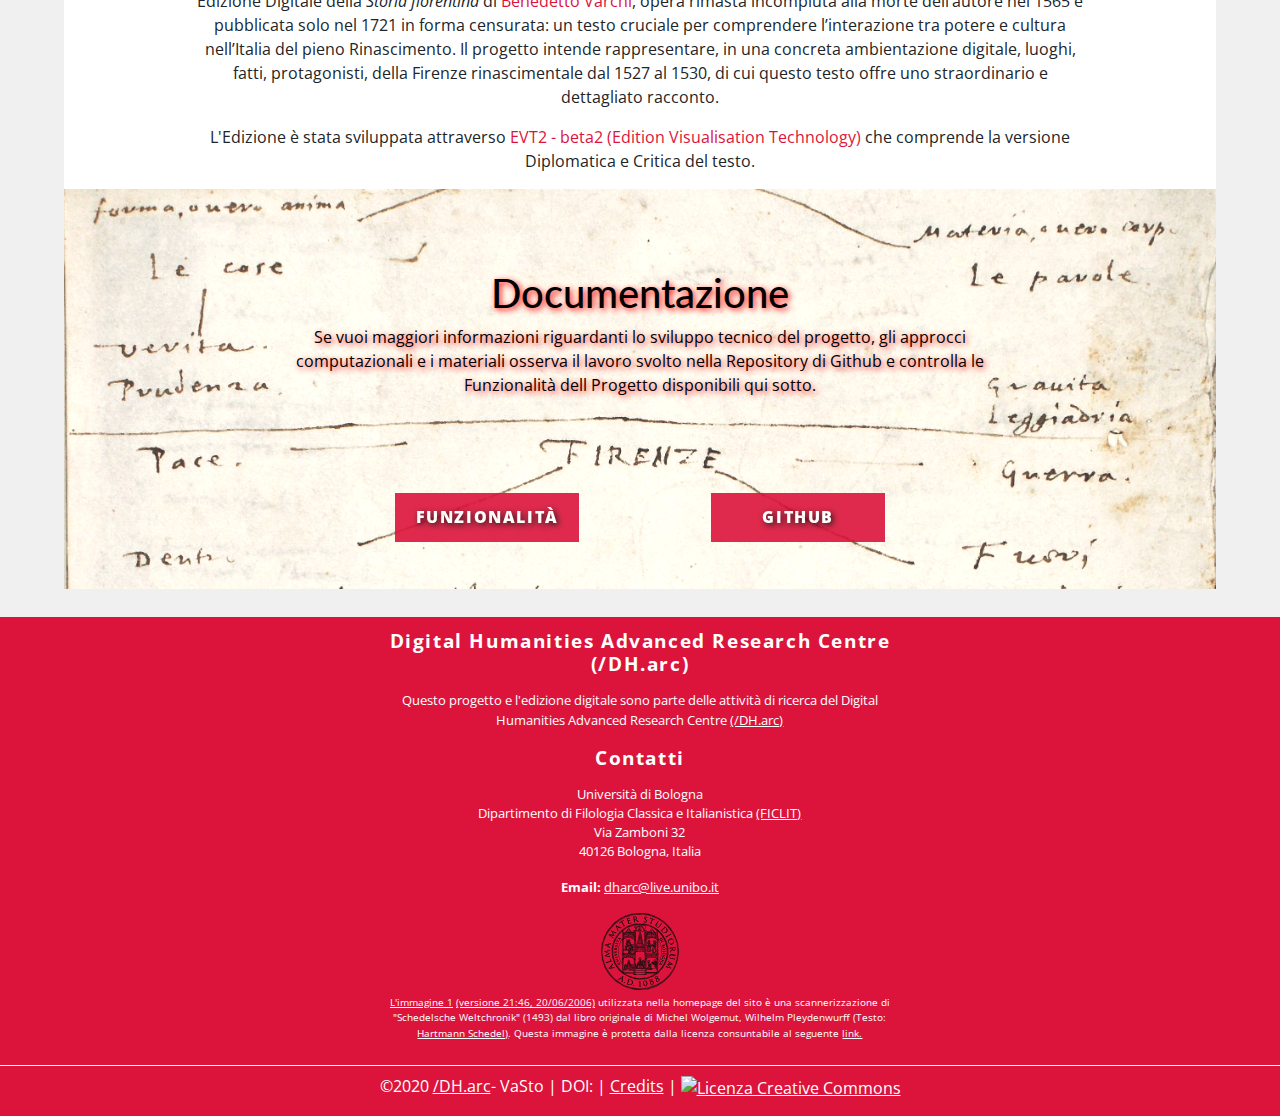
==== commit 853dd794: "Merge branch 'master' of https://github.com/ValentinaPasqual/ProgettoVasto" ====
--- a/index.html
+++ b/index.html
@@ -67,7 +67,7 @@
       
 
 </div>
-<div style="border-right: 4em solid rgb(240, 240, 240); border-left: 4em solid rgb(240, 240, 240); border-top: 2em solid rgb(240, 240, 240); border-bottom: 2em solid rgb(240, 240, 240);">
+<div class="pallax" style="border-right: 4em solid rgb(240, 240, 240); border-left: 4em solid rgb(240, 240, 240); border-top: 2em solid rgb(240, 240, 240); border-bottom: 2em solid rgb(240, 240, 240);">
 <!--- End Home Section -->
 
 <!--- Start Overview Section -->
@@ -76,10 +76,10 @@
     <div class="col-12 narrow text-center">
         <h1>Il Progetto</h1>
         <p class="d">Il progetto VaSto, realizzato nell’ambito del /DH.arc dell’Università di Bologna, costituisce il risultato della collaborazione tra Università di Bologna, Concordia University di Montreal e CarisBo, e presenta, in un’ambiente digitale interattivo, l’edizione digitale genetica e annotata della Storia fiorentina di Benedetto Varchi (1503-1565).</p>
-        <a class="btn btn-secondary btn-md" href="Documentation.html">Guida all'<br>edizione filologica</a>
+        <a class="btn btn-secondary btn-md" href="Documentation.html">Introduzione</a>
     </div>
 </section>
-<section class="page-section" id="EVT">
+    <section class="page-section" id="EVT" style="padding-top:2em;">
 <div>
     <div class="col-12 narrow text-center">
         <h1>L'Edizione EVT2</h1>
@@ -92,19 +92,20 @@
             e pubblicata solo nel 1721 in forma censurata: un testo cruciale per comprendere l’interazione tra potere e cultura nell’Italia
             del pieno Rinascimento.  Il progetto intende rappresentare, in una concreta ambientazione digitale, luoghi,
             fatti, protagonisti, della Firenze rinascimentale dal 1527 al 1530, di cui questo testo offre uno straordinario e dettagliato racconto.</p>
-        <p class="red">L'Edizione è statasviluppata attraverso <a href="http://evt.labcd.unipi.it/" target="_blank">EVT2 - beta2 (Edition Visualisation Technology)</a> che comprende la versione Diplomatica e Critica del testo.</p>
+        <p class="red">L'Edizione è stata sviluppata attraverso <a href="http://evt.labcd.unipi.it/" target="_blank">EVT2 - beta2 (Edition Visualisation Technology)</a> che comprende la versione Diplomatica e Critica del testo.</p>
         
     </div>
 </div>
 </section>
 
 <!--- End Overview Section -->
-<section class="page-section" id="doc" style="height: 25em;">
+<section class="page-section" id="doc" style="height: 25em; padding-top:2em;">
 
     <div class="col-12 narrow text-center">
         <h1>Documentazione</h1>
-        <p class="d">Se vuoi maggiori informazioni riguardanti lo sviluppo tecnico del progetto, gli approcci computazionali e i materiali osserva il lavoro svolto nella Repository di Github e controlla la Documentazione sul Progetto disponibile qui sotto.</p>
-        <a class="btn btn-secondary btn-md" href="https://github.com/ValentinaPasqual/ProgettoVasto" target="_blank">Documentazione <br> tecnica</a>
+        <p class="d" style="padding-bottom:4em;">Se vuoi maggiori informazioni riguardanti lo sviluppo tecnico del progetto, gli approcci computazionali e i materiali osserva il lavoro svolto nella Repository di Github e controlla le Funzionalità dell Progetto disponibili qui sotto.</p>
+        <a class="btn btn-secondary btn-md" href="Funzionalità.html" style="margin-right:4em;">Funzionalità</a>
+        <a class="btn btn-secondary btn-md" href="https://github.com/ValentinaPasqual/ProgettoVasto" style="padding-left:3em; padding-right:3em; margin-left:4em;" target="_blank">Github</a>
 
     </div>
 </section>
--- a/style.css
+++ b/style.css
@@ -3,6 +3,7 @@
 @import url('https://fonts.googleapis.com/css2?family=Lato:wght@700&display=swap');
 @import url('https://fonts.googleapis.com/css2?family=Bree+Serif&display=swap');
 @import url('https://fonts.googleapis.com/css2?family=Open+Sans&display=swap');
+@import url('https://fonts.googleapis.com/css2?family=Raleway:wght@900&display=swap');
 body {
     overflow-x: hidden;
     font-family: 'Open Sans', sans-serif;
@@ -48,7 +49,7 @@
     text-transform: capitalize;
     height: 1.9rem;
     font-weight: 900;
-    font-family: 'Lota', cursive;
+    font-family: 'Raleway', sans-serif;
     text-shadow: 2px 2px 6px black;
 }
 
@@ -104,7 +105,16 @@
     color:rgba(255, 255, 255, 0.911);
     font-variant: small-caps;
 }
-
+.parallax{
+    background-color:rgb(240, 240, 240);
+    height: 100%; 
+
+  /* Create the parallax scrolling effect */
+  background-attachment: fixed;
+  background-position: center;
+  background-repeat: no-repeat;
+  background-size: cover;
+}
 .btn-lg {
     border-width: medium;
     border-radius: 0;
@@ -136,25 +146,66 @@
 }
 
 #doc{
-    background-image: url("images/writ.JPG");
-    background-position: center; /* Center the image */
-    background-repeat: no-repeat; /* Do not repeat the image */
-    background-size: cover;
+
     color: black;
     text-shadow: 2px 2px 6px red;
-}
+    position:relative;
+}
+#doc:after{
+ 
+
+        content: "";
+        background: url("images/writ.JPG");
+        background-position: center; /* Center the image */
+        background-repeat: no-repeat; /* Do not repeat the image */
+        background-size: cover;
+        
+        opacity: 0.8;
+        top: 0;
+        left: 0;
+        bottom: 0;
+        right: 0;
+        position: absolute;
+        z-index: -1; 
+        filter: sepia(20%);
+
+      
+}
+
 #Progetto{
-    background-image: url("images/storia.JPG");
-    background-position: center; /* Center the image */
-    background-repeat: no-repeat; /* Do not repeat the image */
-    background-size: cover;
+    
+
+
     color: black;
     text-shadow: 2px 2px 6px black;
-    padding-top: 6em;
+    padding-top: 5.3em;
     padding-left: 5em;
     padding-right: 5em;
-
-}
+    padding-bottom:0.5em;
+    position:relative;
+
+
+}
+#Progetto:after{
+
+        content: "";
+        background: url("images/storia.JPG");
+        background-position: center; /* Center the image */
+        background-repeat: no-repeat; /* Do not repeat the image */
+        background-size: cover;
+        opacity: 0.8;
+        top: 0;
+        left: 0;
+        bottom: 0;
+        right: 0;
+        position: absolute;
+        z-index: -1;
+        filter: sepia(20%);
+        padding-bottom:0.5em;
+
+      
+}
+
 #EVT{
 
     border-color: #DC143C;
@@ -197,7 +248,6 @@
 
 footer {
     color: white;
-    padding: 2rem 0 0;
     margin-top: 1rem;
     font-size: 1rem;
 
@@ -247,7 +297,7 @@
     font-weight:bold;
     font-family: 'Bree Serif', serif;
     padding-top: 0.5rem;
-    padding-bottom: 0.2;
+    padding-bottom: 0.2rem;
 }
 
 #Credits p{
@@ -300,7 +350,7 @@
     font-weight:bold;
     font-family: 'Bree Serif', serif;
     padding-top: 0.5rem;
-    padding-bottom: 0.2;
+    padding-bottom: 0.2rem;
 }
 #Documentation h3{
     color: black;
@@ -308,7 +358,7 @@
     font-weight:bold;
     font-family: 'Bree Serif', serif;
     padding-top: 0.5rem;
-    padding-bottom: 0.2;
+    padding-bottom: 0.2rem;
 }
 
 #Documentation p {
@@ -395,7 +445,7 @@
         height:40%;
     }
     p{
-        font-size:1.2 rem;
+        font-size:1.2rem;
     }
     .d{
         padding-left: 2.5rem;
@@ -474,7 +524,7 @@
         height:30%;
     }
     p{
-        font-size:1.2 rem;
+        font-size:1.2rem;
     }
     .d{
         padding-left: 2.5rem;
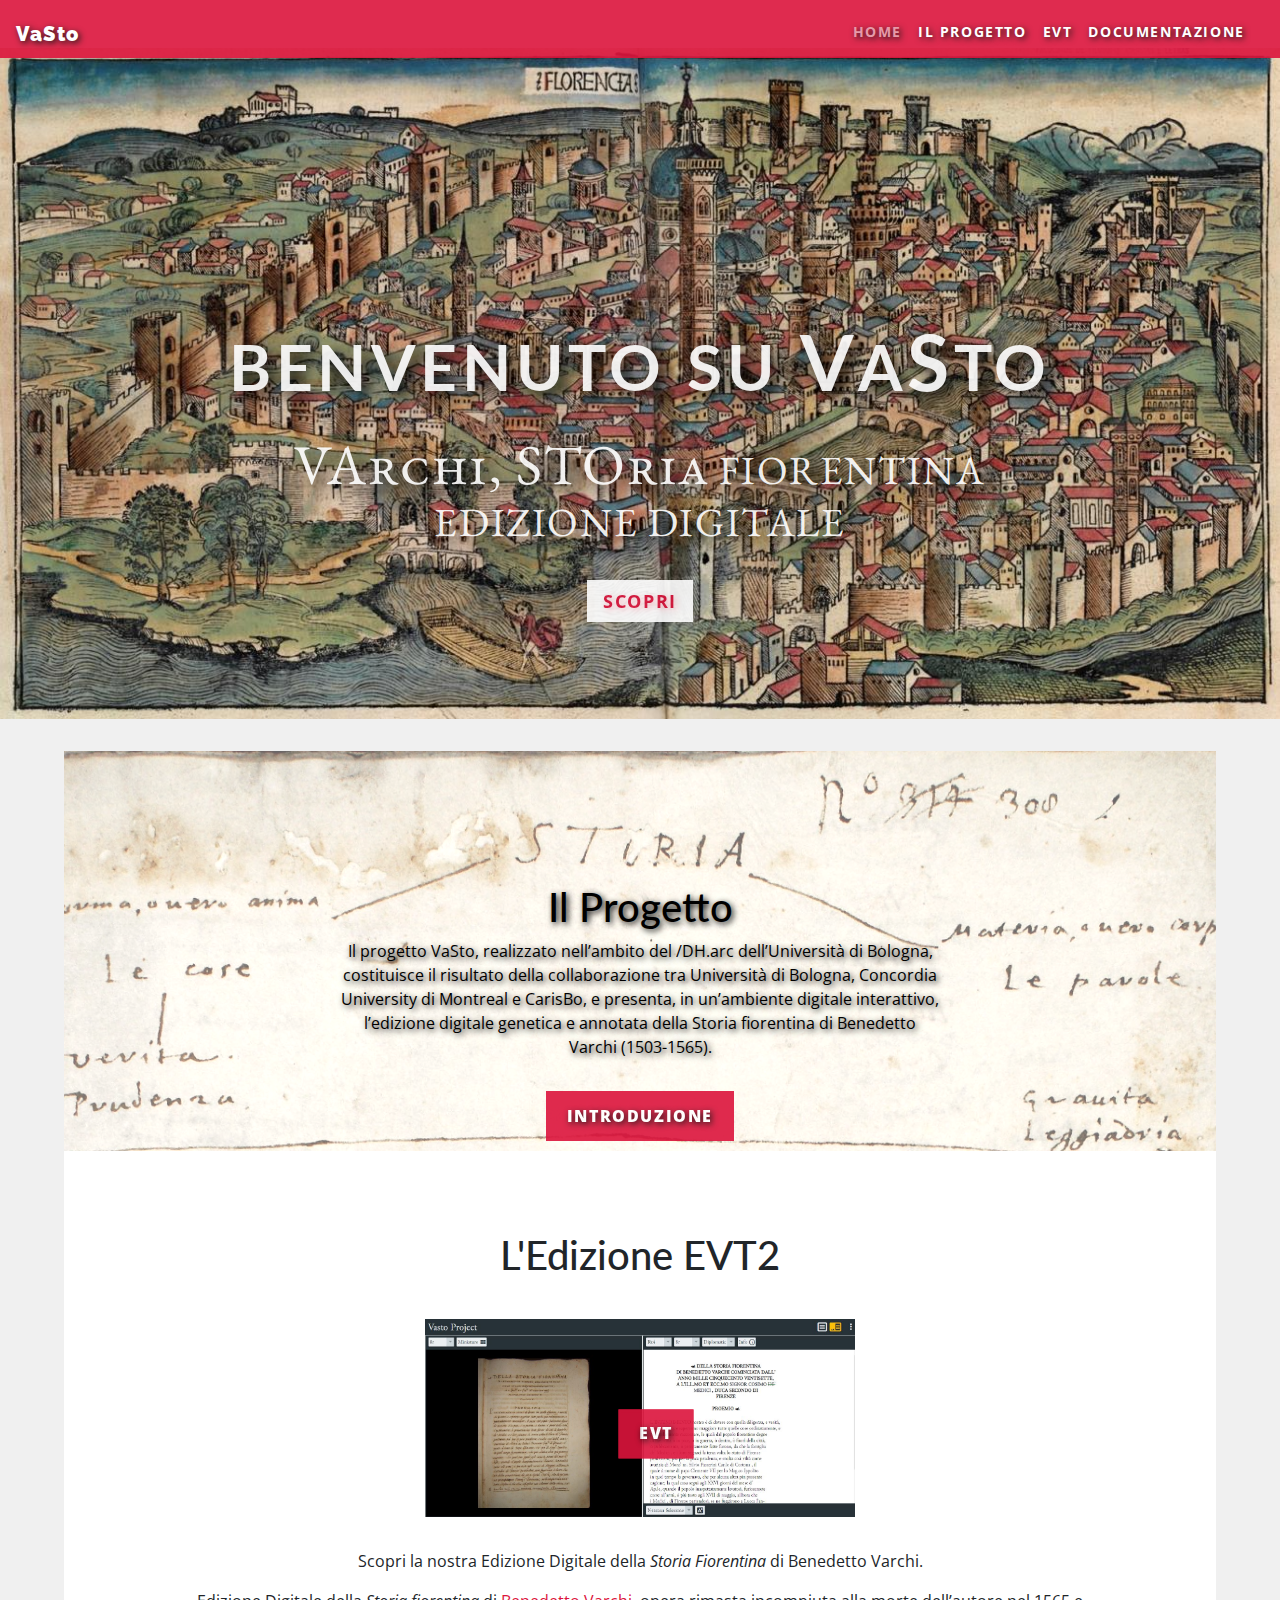
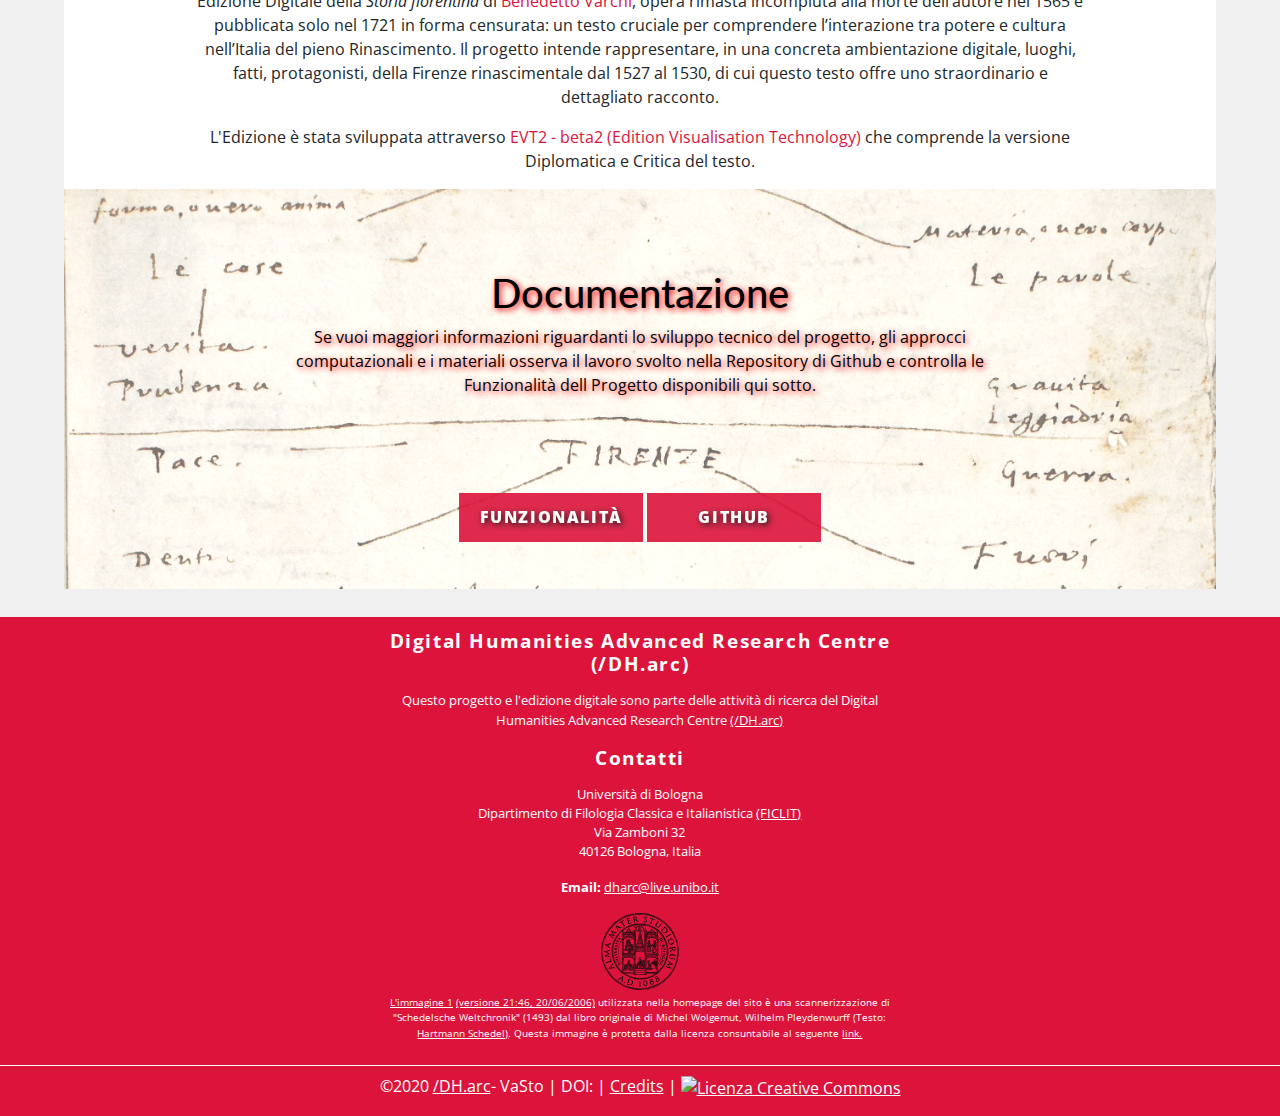
==== commit f09481b7: "Update index.html" ====
--- a/index.html
+++ b/index.html
@@ -55,10 +55,10 @@
            
                 <img class="d-block w-100" src="images/history.jpg" alt=""/>
                 <div class="Home text-center">
-                    <h1>WELCOME TO <span class="maiusc" style="font-size: 1.2em;">V</span>A<span class="maiusc" style="font-size: 1.2em;">S</span>TO</h1>
+                    <h1>BENVENUTO SU <span class="maiusc" style="font-size: 1.2em;">V</span>A<span class="maiusc" style="font-size: 1.2em;">S</span>TO</h1>
                     <h3><span class="maiusc" style="font-variant: small-caps !important;">VArchi, STOria</span> FIORENTINA<br>
                         EDIZIONE DIGITALE</h3>
-                    <a class="btn btn-light btn-lg" href="#EVT" style="color: #DC143C; background-color: white; border-color: #DC143C; opacity: 0.9; border: none;">Discover</a>
+                    <a class="btn btn-light btn-lg" href="#EVT" style="color: #DC143C; background-color: white; border-color: #DC143C; opacity: 0.9; border: none;">Scopri</a>
                 </div>
            
         </div>
@@ -67,7 +67,7 @@
       
 
 </div>
-<div class="pallax" style="border-right: 4em solid rgb(240, 240, 240); border-left: 4em solid rgb(240, 240, 240); border-top: 2em solid rgb(240, 240, 240); border-bottom: 2em solid rgb(240, 240, 240);">
+<div class="b">
 <!--- End Home Section -->
 
 <!--- Start Overview Section -->
@@ -76,7 +76,7 @@
     <div class="col-12 narrow text-center">
         <h1>Il Progetto</h1>
         <p class="d">Il progetto VaSto, realizzato nell’ambito del /DH.arc dell’Università di Bologna, costituisce il risultato della collaborazione tra Università di Bologna, Concordia University di Montreal e CarisBo, e presenta, in un’ambiente digitale interattivo, l’edizione digitale genetica e annotata della Storia fiorentina di Benedetto Varchi (1503-1565).</p>
-        <a class="btn btn-secondary btn-md" href="Documentation.html">Introduzione</a>
+        <a id="intro" class="btn btn-secondary btn-md" href="Documentation.html">Introduzione</a>
     </div>
 </section>
     <section class="page-section" id="EVT" style="padding-top:2em;">
@@ -104,8 +104,8 @@
     <div class="col-12 narrow text-center">
         <h1>Documentazione</h1>
         <p class="d" style="padding-bottom:4em;">Se vuoi maggiori informazioni riguardanti lo sviluppo tecnico del progetto, gli approcci computazionali e i materiali osserva il lavoro svolto nella Repository di Github e controlla le Funzionalità dell Progetto disponibili qui sotto.</p>
-        <a class="btn btn-secondary btn-md" href="Funzionalità.html" style="margin-right:4em;">Funzionalità</a>
-        <a class="btn btn-secondary btn-md" href="https://github.com/ValentinaPasqual/ProgettoVasto" style="padding-left:3em; padding-right:3em; margin-left:4em;" target="_blank">Github</a>
+        <a id="right" class="btn btn-secondary btn-md" href="Funzionalità.html">Funzionalità</a>
+        <a id="left" class="btn btn-secondary btn-md" href="https://github.com/ValentinaPasqual/ProgettoVasto"  target="_blank">Github</a>
 
     </div>
 </section>
--- a/style.css
+++ b/style.css
@@ -29,8 +29,21 @@
     content: "";
     display: block;
 }
-
-
+#right{
+   margin-right:4em;
+}
+#left{
+   margin-left:4em;
+   padding-left:3em;
+   padding-right:3em;
+}
+
+.b{
+     border-right: 4em solid rgb(240, 240, 240);
+     border-left: 4em solid rgb(240, 240, 240);
+     border-top: 2em solid rgb(240, 240, 240);
+     border-bottom: 2em solid rgb(240, 240, 240);
+}
 
 
 /*--- Navbar --*/
@@ -160,7 +173,7 @@
         background-repeat: no-repeat; /* Do not repeat the image */
         background-size: cover;
         
-        opacity: 0.8;
+        opacity: 0.6;
         top: 0;
         left: 0;
         bottom: 0;
@@ -193,7 +206,7 @@
         background-position: center; /* Center the image */
         background-repeat: no-repeat; /* Do not repeat the image */
         background-size: cover;
-        opacity: 0.8;
+        opacity: 0.6;
         top: 0;
         left: 0;
         bottom: 0;
@@ -364,16 +377,21 @@
 #Documentation p {
     font-weight:normal
 }
-#Documentation ul{
+/*  #Documentation ul{
     list-style-type: none;
-}
+}*/
 #Documentation ol{
     list-style-type: upper-roman;
     padding: 5px;
 }
-
-
-@media (max-width: 992px) {  
+#left{
+    margin-left:0em;
+}
+#right{
+    margin-right:0em;
+}
+
+@media screen and (min-width:769px) and (max-width: 1199px) {  
     .Home{
         top: 20%;
     }
@@ -444,23 +462,33 @@
     #doc{
         height:40%;
     }
+    #Progetto{
+    height:120%;
+ 
+    padding-top: 2em;
+    }
     p{
-        font-size:1.2rem;
+        font-size:95%;
     }
     .d{
-        padding-left: 2.5rem;
-        padding-right:2.5rem;
-        padding-top: 1rem;
+        padding-left: 0em;
+        padding-right:0em;
+        padding-top: 3em;
+        font-size: 85%;
     }
     #evt{
         width: 80%;
+    }
+    .b{
+       border-left: 1em;
+        border-right: 1em;
     }
 }
 
 /*--- Media Queries --*/
 @media (max-width: 768px) {
     .Home{
-        top: 10%;
+        top: 30%;
     }
     .Home h1 {
         font-size: 2rem;
@@ -524,27 +552,35 @@
         height:30%;
     }
     p{
-        font-size:1.2rem;
+        font-size:90%;
+    }
+    #Progetto{
+        padding-top:2em;
     }
     .d{
-        padding-left: 2.5rem;
-        padding-right:2.5rem;
-        padding-top: 1rem;
+        padding-left: 0em;
+        padding-right:0em;
+        padding-top: 0em;
+         font-size: 85%;
+    }
+    .b{
+        border-left: 2em;
+        border-right: 2em;
     }
 }
 
 
 @media (max-width: 575px) {
     .Home{
-        top: 15%;
+        top: 20%;
     }
     .Home h1 {
-        font-size: 2rem;
+        font-size: 85%;
         letter-spacing: .15rem;
         padding-bottom: .5rem;
     }
     .Home h3 {
-        font-size: 1.2rem;
+        font-size: 85%;
         padding-bottom: .8rem;
         letter-spacing: .15rem;
     }
@@ -581,7 +617,7 @@
         font-size: 75%;
     }
     #Documentation h1{
-        font-size: 90%;
+        font-size: 80%;
         padding-bottom: 1rem;
     }
     #Documentation h2{
@@ -597,19 +633,42 @@
         font-size: 75%;
     }
     #doc{
-        height:25%;
+        height:40%;
     }
     p{
-        font-size:75%;
+        font-size:80%;
     }
     footer{
         font-size:85%;
     }
     .d{
-        padding-left: 2.5rem;
-        padding-right:2.5rem;
-        padding-top: 1rem;
-    }
+        padding-left: 0em;
+        padding-right:0em;
+        padding-top: 0em;
+        font-size:80%;
+    }
+    .b{
+        border-left: 0em;
+        border-right: 0em;
+        font-size:85%;
+    }
+    #Progetto{
+        padding-top: 1em;
+    }
+    #left{
+    margin-left:0em;
+    font-size:70%;
+}
+    #right{
+    margin-right:0em;
+    font-size:70%;
+}
+#intro{
+    font-size:70%;
+}
+#center{
+    font-size:70%;
+}
 }
 @media (min-width: 1200px) { 
     .Home{
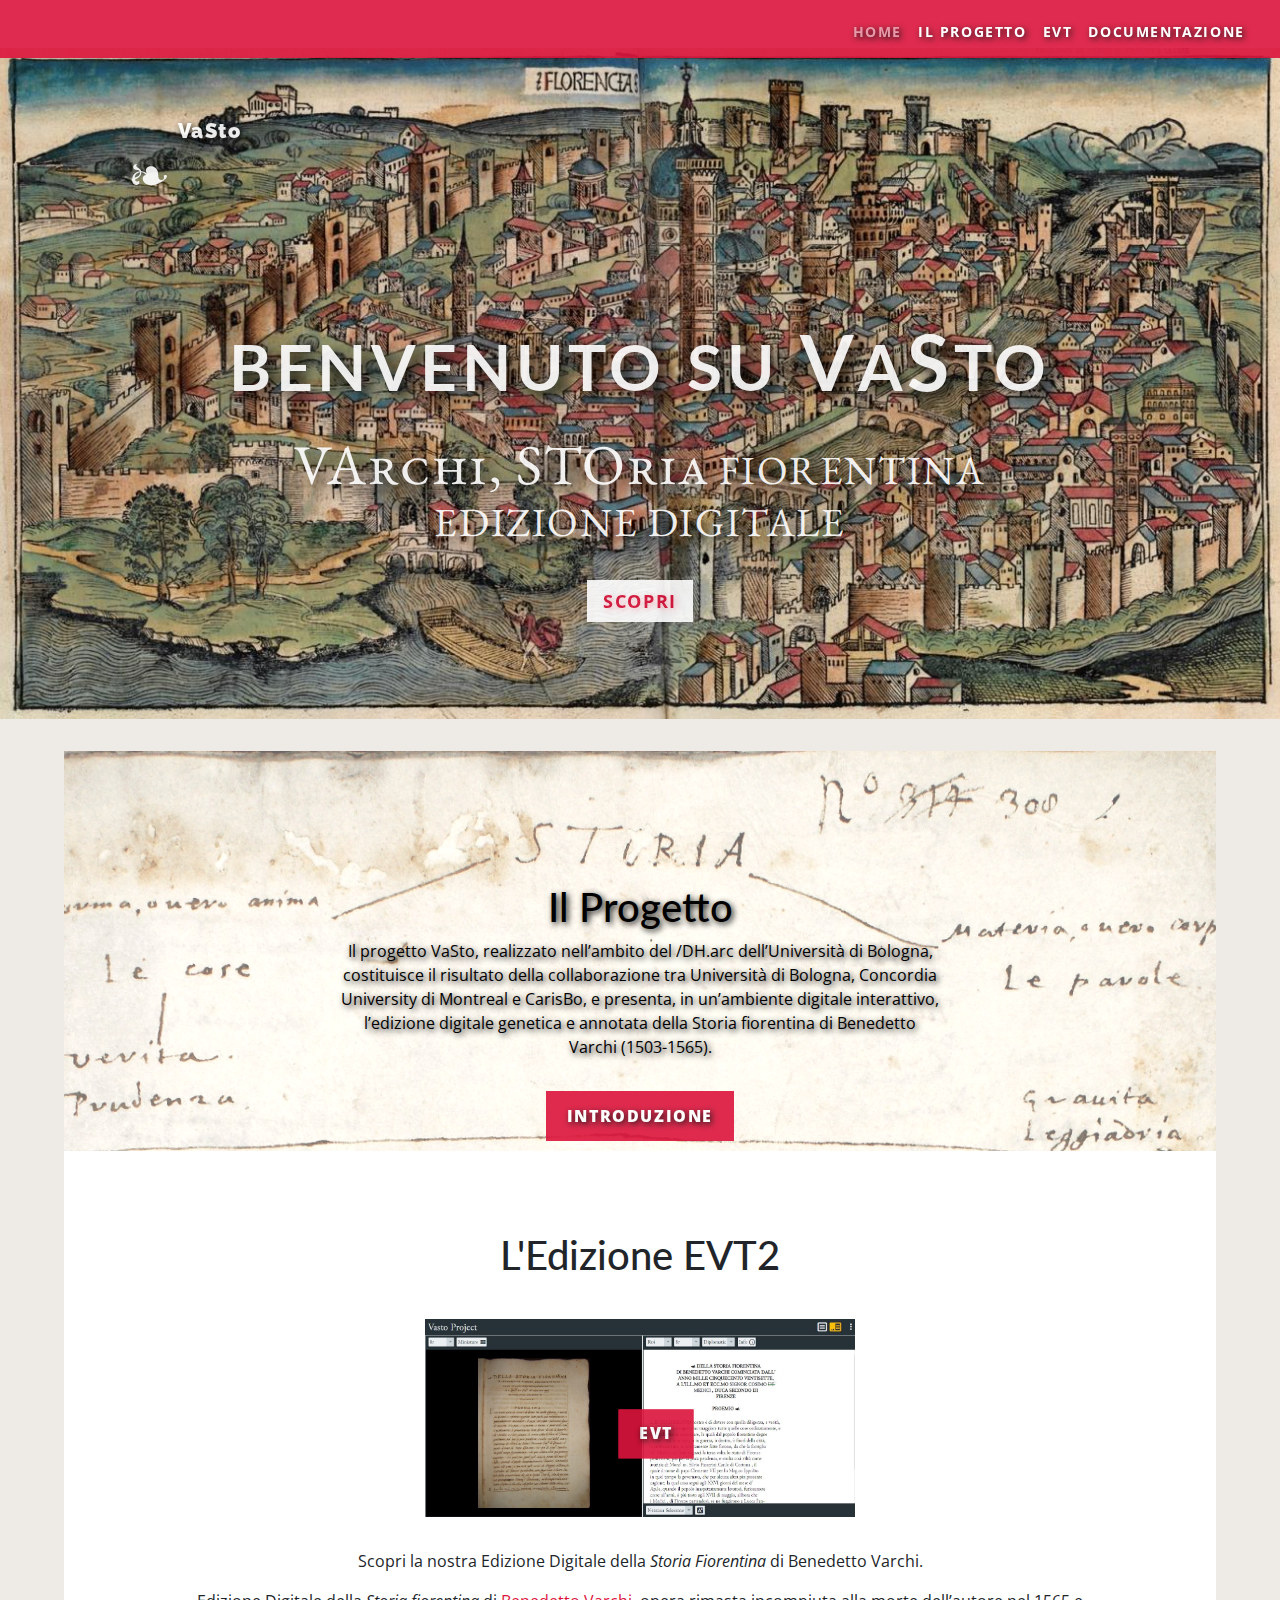
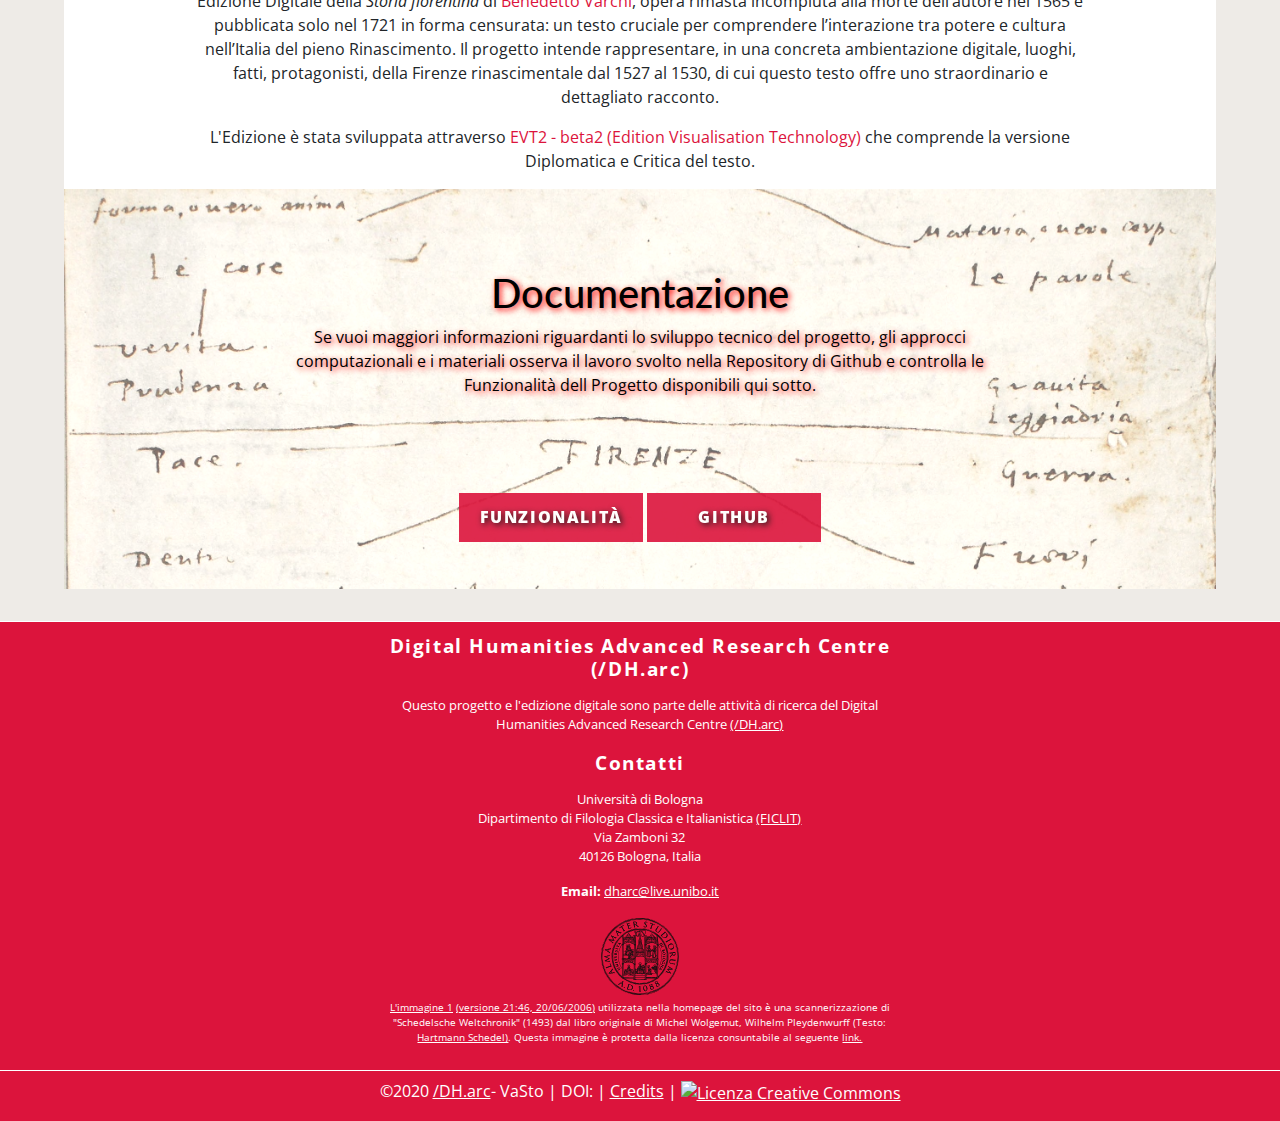
==== commit 88950f39: "Merge branch 'master' of https://github.com/ValentinaPasqual/ProgettoVasto" ====
--- a/index.html
+++ b/index.html
@@ -9,6 +9,7 @@
     <!-- Personal stylesheet -->
     <link rel="stylesheet" href="style.css">
     <!--    <link rel="stylesheet" href="css/fixed.css">-->
+    <link rel="icon" href="images/favicon.ico" />
     <style>
         .navbar {
             background-color: #DC143C !important;
@@ -29,7 +30,7 @@
 
     <!-- Navigation -->
     <nav id="navbar" class="navbar navbar-expand-md navbar-dark bg-dark fixed-top sticky-navigation" style="background-color: #DC143C;">
-        <a class="navbar-brand" href="index.html">VaSto</a>
+        <a class="navbar-brand" href="index.html"><img src="images/favicon.svg" alt="" style="width:20%;"/>VaSto</a>
         <button class="navbar-toggler" type="button" data-toggle="collapse" data-target="#navbarResponsive"  aria-label="Toggle navigation">
             <span class="navbar-toggler-icon"></span>
         </button>
@@ -76,7 +77,7 @@
     <div class="col-12 narrow text-center">
         <h1>Il Progetto</h1>
         <p class="d">Il progetto VaSto, realizzato nell’ambito del /DH.arc dell’Università di Bologna, costituisce il risultato della collaborazione tra Università di Bologna, Concordia University di Montreal e CarisBo, e presenta, in un’ambiente digitale interattivo, l’edizione digitale genetica e annotata della Storia fiorentina di Benedetto Varchi (1503-1565).</p>
-        <a id="intro" class="btn btn-secondary btn-md" href="Documentation.html">Introduzione</a>
+        <a id="intro" class="btn btn-secondary btn-md" href="Progetto.html">Introduzione</a>
     </div>
 </section>
     <section class="page-section" id="EVT" style="padding-top:2em;">
--- a/style.css
+++ b/style.css
@@ -1,9 +1,9 @@
 
 @import url('https://fonts.googleapis.com/css2?family=EB+Garamond:wght@800&display=swap');
 @import url('https://fonts.googleapis.com/css2?family=Lato:wght@700&display=swap');
-@import url('https://fonts.googleapis.com/css2?family=Bree+Serif&display=swap');
 @import url('https://fonts.googleapis.com/css2?family=Open+Sans&display=swap');
 @import url('https://fonts.googleapis.com/css2?family=Raleway:wght@900&display=swap');
+@import url('https://fonts.googleapis.com/css2?family=Fira+Sans:wght@300&display=swap');
 body {
     overflow-x: hidden;
     font-family: 'Open Sans', sans-serif;
@@ -39,10 +39,10 @@
 }
 
 .b{
-     border-right: 4em solid rgb(240, 240, 240);
-     border-left: 4em solid rgb(240, 240, 240);
-     border-top: 2em solid rgb(240, 240, 240);
-     border-bottom: 2em solid rgb(240, 240, 240);
+     border-right: 4em solid rgba(231, 227, 221, 0.7);
+     border-left: 4em solid rgba(231, 227, 221, 0.7);
+     border-top: 2em solid rgba(231, 227, 221, 0.7);
+     border-bottom: 2em solid rgba(231, 227, 221, 0.7);
 }
 
 
@@ -261,7 +261,7 @@
 
 footer {
     color: white;
-    margin-top: 1rem;
+    margin-top: 1.3em;
     font-size: 1rem;
 
 }
@@ -296,19 +296,23 @@
     width: 100%;
     margin: 0.5rem;
 }
-
+.credits{
+    background-color: rgba(231, 227, 221, 0.7);
+    margin-left:5em;
+    margin-right: 10em;
+}
 #Credits h1{
     color: #DC143C;
     font-size:3rem;
     font-weight:bold;
-    font-family: 'Bree Serif', serif;
+    font-family: 'Fira Sans', sans-serif;
     padding-bottom: 0.5rem;
 }
 #Credits h2{
     color: black;
     font-size:1.3rem;
     font-weight:bold;
-    font-family: 'Bree Serif', serif;
+    font-family: 'Fira Sans', sans-serif;
     padding-top: 0.5rem;
     padding-bottom: 0.2rem;
 }
@@ -316,8 +320,9 @@
 #Credits p{
     color: rgb(31, 28, 28);
     font-size:1rem;
-    font-family: 'Bree Serif', serif;
+    font-family: 'Fira Sans', sans-serif;
     text-align: justify;
+    font-size: 1.2em;
 }
 #Credits a:link{
     color: #DC143C;
@@ -341,27 +346,29 @@
   }
 
 #Documentation p{
-    font-family: 'Bree Serif', serif;
+    font-family: 'Fira Sans', sans-serif;
     text-align: justify;
     color: rgb(31, 28, 28);
 }
 #Documentation li{
-    font-family: 'Bree Serif', serif;
+    font-family: 'Fira Sans', sans-serif;
     text-align: justify;
     color: rgb(31, 28, 28);
+    font-size: 1.2em;
+    padding-bottom:0.4em
 }
 #Documentation h1{
     color: #DC143C;
     font-size:3rem;
     font-weight:bold;
-    font-family: 'Bree Serif', serif;
+    font-family: 'Fira Sans', sans-serif;
     padding-bottom: 0.5rem;
 }
 #Documentation h2{
     color: black;
     font-size:1.3rem;
     font-weight:bold;
-    font-family: 'Bree Serif', serif;
+    font-family: 'Fira Sans', sans-serif;
     padding-top: 0.5rem;
     padding-bottom: 0.2rem;
 }
@@ -369,26 +376,31 @@
     color: black;
     font-size:1rem;
     font-weight:bold;
-    font-family: 'Bree Serif', serif;
+    font-family: 'Fira Sans', sans-serif;
     padding-top: 0.5rem;
     padding-bottom: 0.2rem;
 }
 
 #Documentation p {
-    font-weight:normal
+    font-weight:normal;
+    font-size: 1.2em;
 }
 /*  #Documentation ul{
     list-style-type: none;
 }*/
 #Documentation ol{
     list-style-type: upper-roman;
-    padding: 5px;
 }
 #left{
     margin-left:0em;
 }
 #right{
     margin-right:0em;
+}
+.container-fluid{
+    width: 90% !important;
+    margin-right:2em !important;
+    padding: 3em !important;
 }
 
 @media screen and (min-width:769px) and (max-width: 1199px) {  
@@ -427,7 +439,7 @@
         font-size: 1rem;
     }
     footer{
-        font-size:75%;
+        font-size:100%;
     }
 
     #Credits h1{
@@ -456,9 +468,7 @@
     #Documentation p{
         font-size: 1rem
     }
-    #Documentation li{
-        font-size: 1rem
-    }
+
     #doc{
         height:40%;
     }
@@ -471,10 +481,10 @@
         font-size:95%;
     }
     .d{
-        padding-left: 0em;
-        padding-right:0em;
+        padding-left: 0em !important;
+        padding-right:0em !important;
         padding-top: 3em;
-        font-size: 85%;
+        font-size: 95%;
     }
     #evt{
         width: 80%;
@@ -482,6 +492,12 @@
     .b{
        border-left: 1em;
         border-right: 1em;
+    }
+    .footer{
+        margin-top:1.9em;
+    }
+    .credits{
+        margin: 0em;
     }
 }
 
@@ -511,6 +527,7 @@
     #center{
         font-size: 0.9rem;
         letter-spacing: .15rem;
+        margin-right:0.5em;
     }
     .narrow h1 {
         font-size: 1.5rem;
@@ -524,11 +541,11 @@
         padding-bottom: 1rem;
     }
     #Credits h2{
-        font-size: 1rem;;
+        font-size: 1rem;
     }
     
     #Credits p{
-        font-size: .85rem
+        font-size: .85rem;
     }
     #Documentation h1{
         font-size: 1.2rem;
@@ -536,43 +553,51 @@
     }
    
     #Documentation h2{
-        font-size: 1rem;;
+        font-size: 1rem;
     }
     #Documentation h3{
-        font-size: 0.9rem;;
+        font-size: 0.9rem;
     }
     
     #Documentation p{
-        font-size: .8rem
+        font-size: 90%;
     }
     #Documentation li{
-        font-size: .8rem
+        font-size: 90%;
     }
     #doc{
         height:30%;
     }
     p{
-        font-size:90%;
+        font-size:95%;
     }
     #Progetto{
         padding-top:2em;
+        padding-left: 0em;
+        padding-right: 0em;
     }
     .d{
-        padding-left: 0em;
-        padding-right:0em;
+        padding-left: 0em !important;
+        padding-right:0em !important;
         padding-top: 0em;
-         font-size: 85%;
+         font-size: 95%;
     }
     .b{
         border-left: 2em;
         border-right: 2em;
     }
+    .footer{
+        margin-top:1.6em;
+    }
+    .credits{
+        margin: 0em;
+    }
 }
 
 
 @media (max-width: 575px) {
     .Home{
-        top: 20%;
+        top: 15%;
     }
     .Home h1 {
         font-size: 85%;
@@ -580,7 +605,7 @@
         padding-bottom: .5rem;
     }
     .Home h3 {
-        font-size: 85%;
+        font-size: 95%;
         padding-bottom: .8rem;
         letter-spacing: .15rem;
     }
@@ -595,6 +620,8 @@
     #center{
         font-size: 0.9rem;
         letter-spacing: .10rem;
+        margin-right: 0.5em;
+
     }
     .narrow h1 {
         font-size: 1rem;
@@ -636,24 +663,32 @@
         height:40%;
     }
     p{
-        font-size:80%;
+        font-size:100%;
     }
     footer{
         font-size:85%;
     }
     .d{
-        padding-left: 0em;
-        padding-right:0em;
+        padding-left: 0em !important;
+        padding-right:0em !important;
         padding-top: 0em;
-        font-size:80%;
+        font-size:100%;
     }
     .b{
         border-left: 0em;
         border-right: 0em;
-        font-size:85%;
+        font-size:95%;
     }
     #Progetto{
         padding-top: 1em;
+        padding-left: 0em;
+        padding-right: 0em;
+    }
+    #Progetto:after{
+        opacity:0.3;
+    }
+    #doc:after{
+        opacity:0.3;
     }
     #left{
     margin-left:0em;
@@ -668,6 +703,10 @@
 }
 #center{
     font-size:70%;
+    margin-right: 0.5em;
+}
+.credits{
+    margin: 0em;
 }
 }
 @media (min-width: 1200px) { 
@@ -699,4 +738,4 @@
 =============*/
 
 .Home h1 {text-transform:capitalize !Important}
-.Home h3 {text-transform:capitalize !Important}
+.Home h3 {text-transform:capitalize !Important}